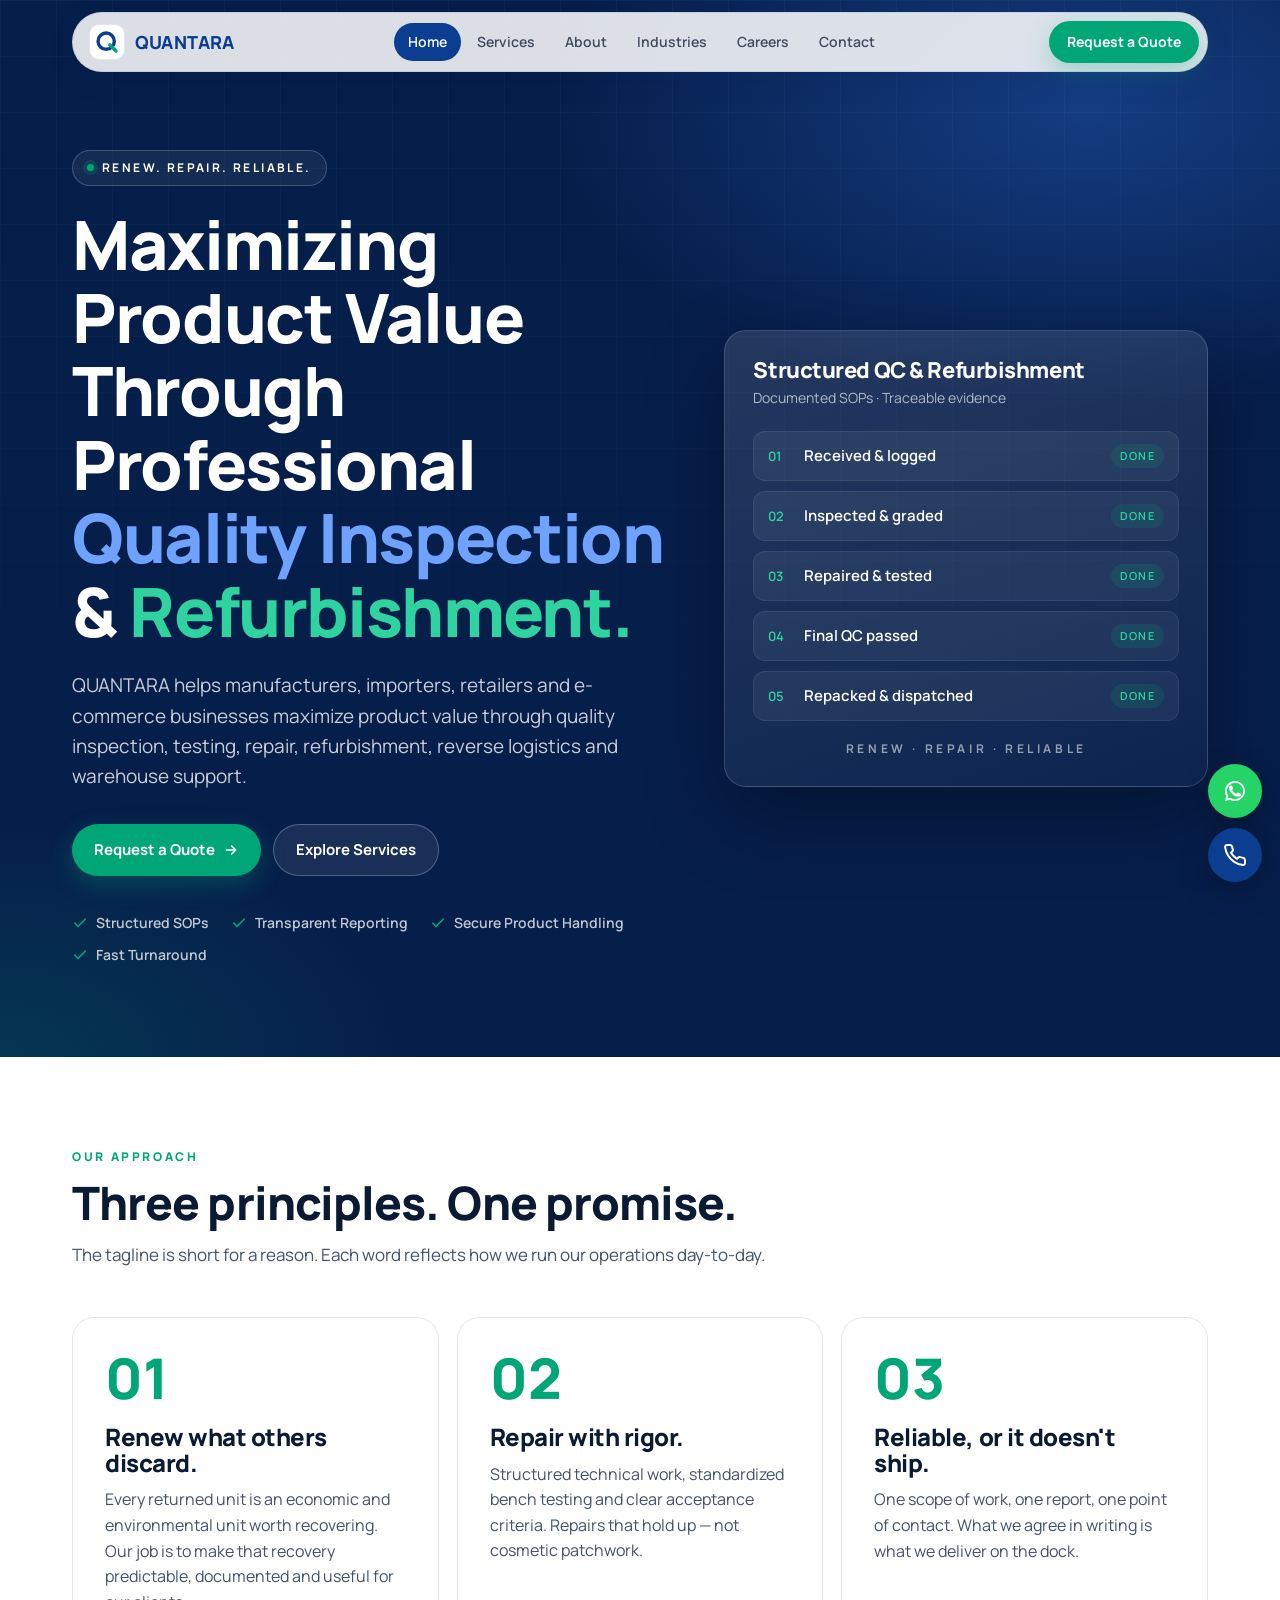
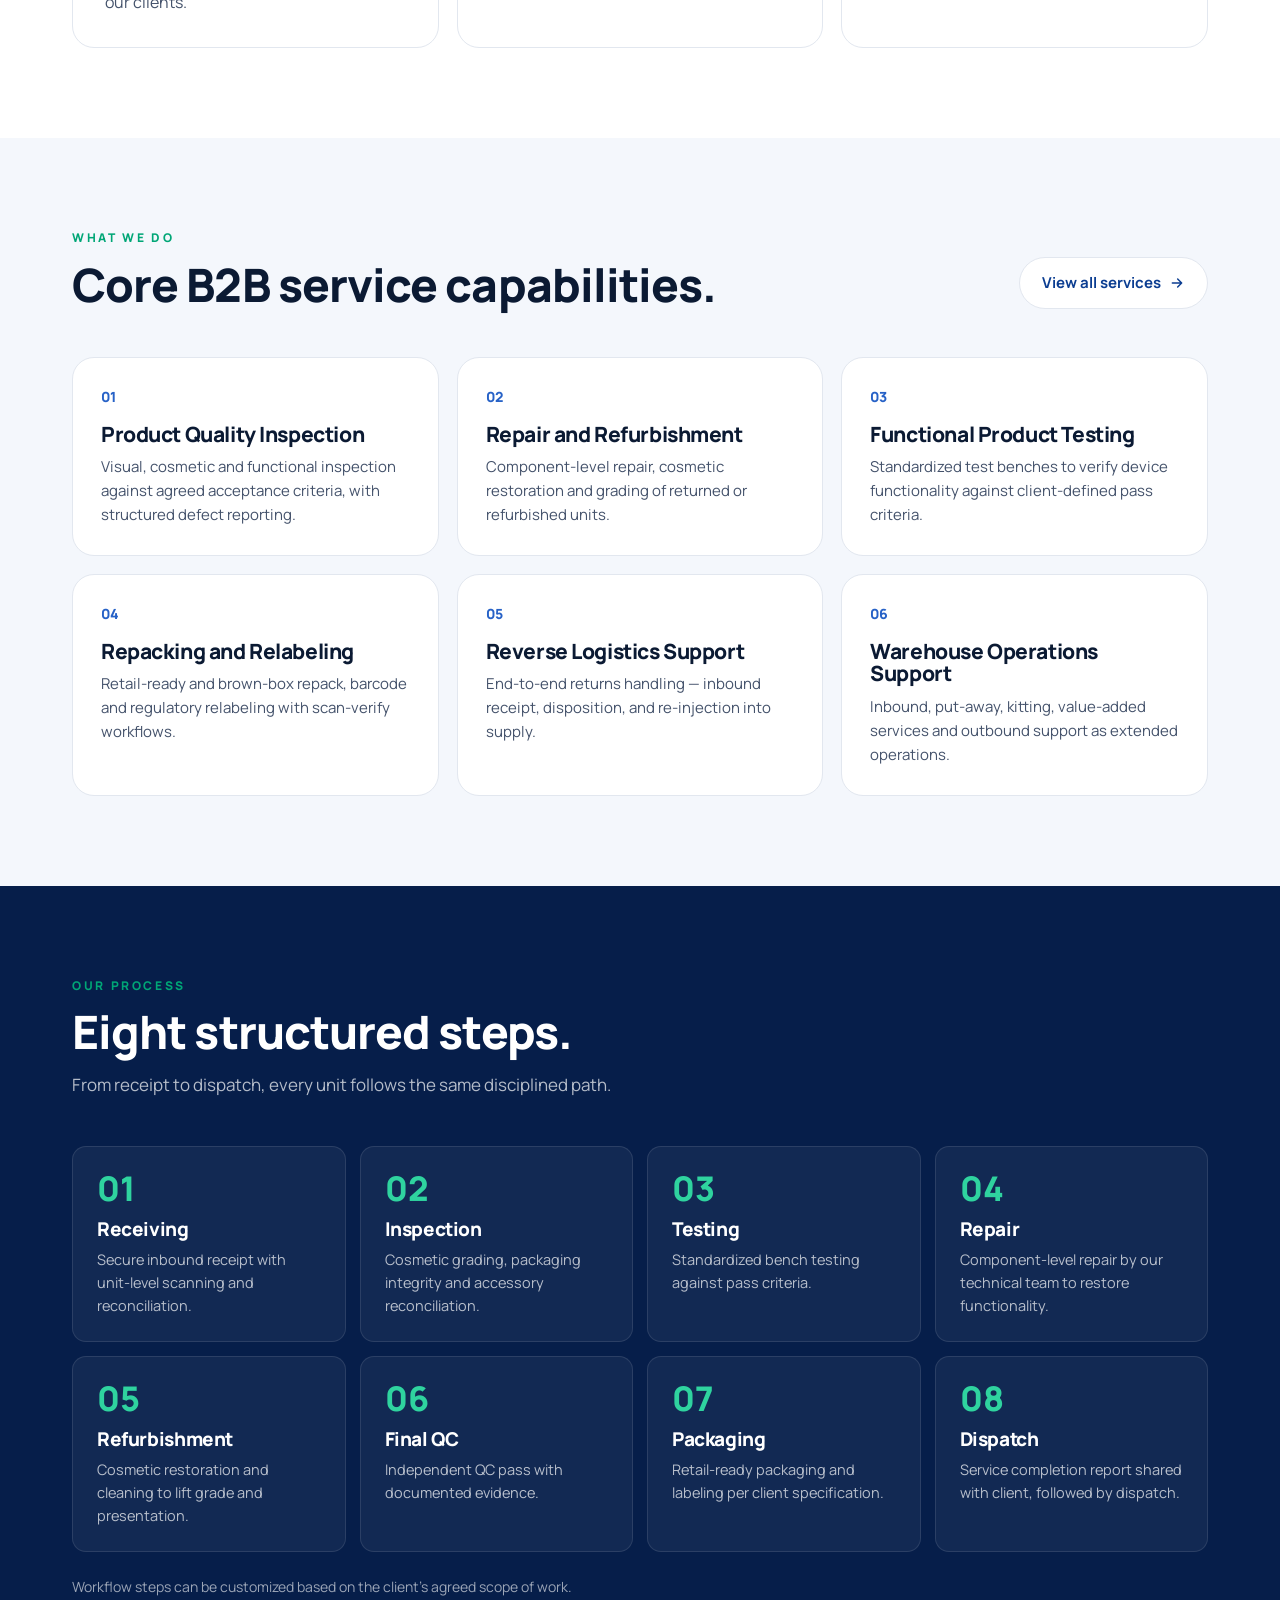
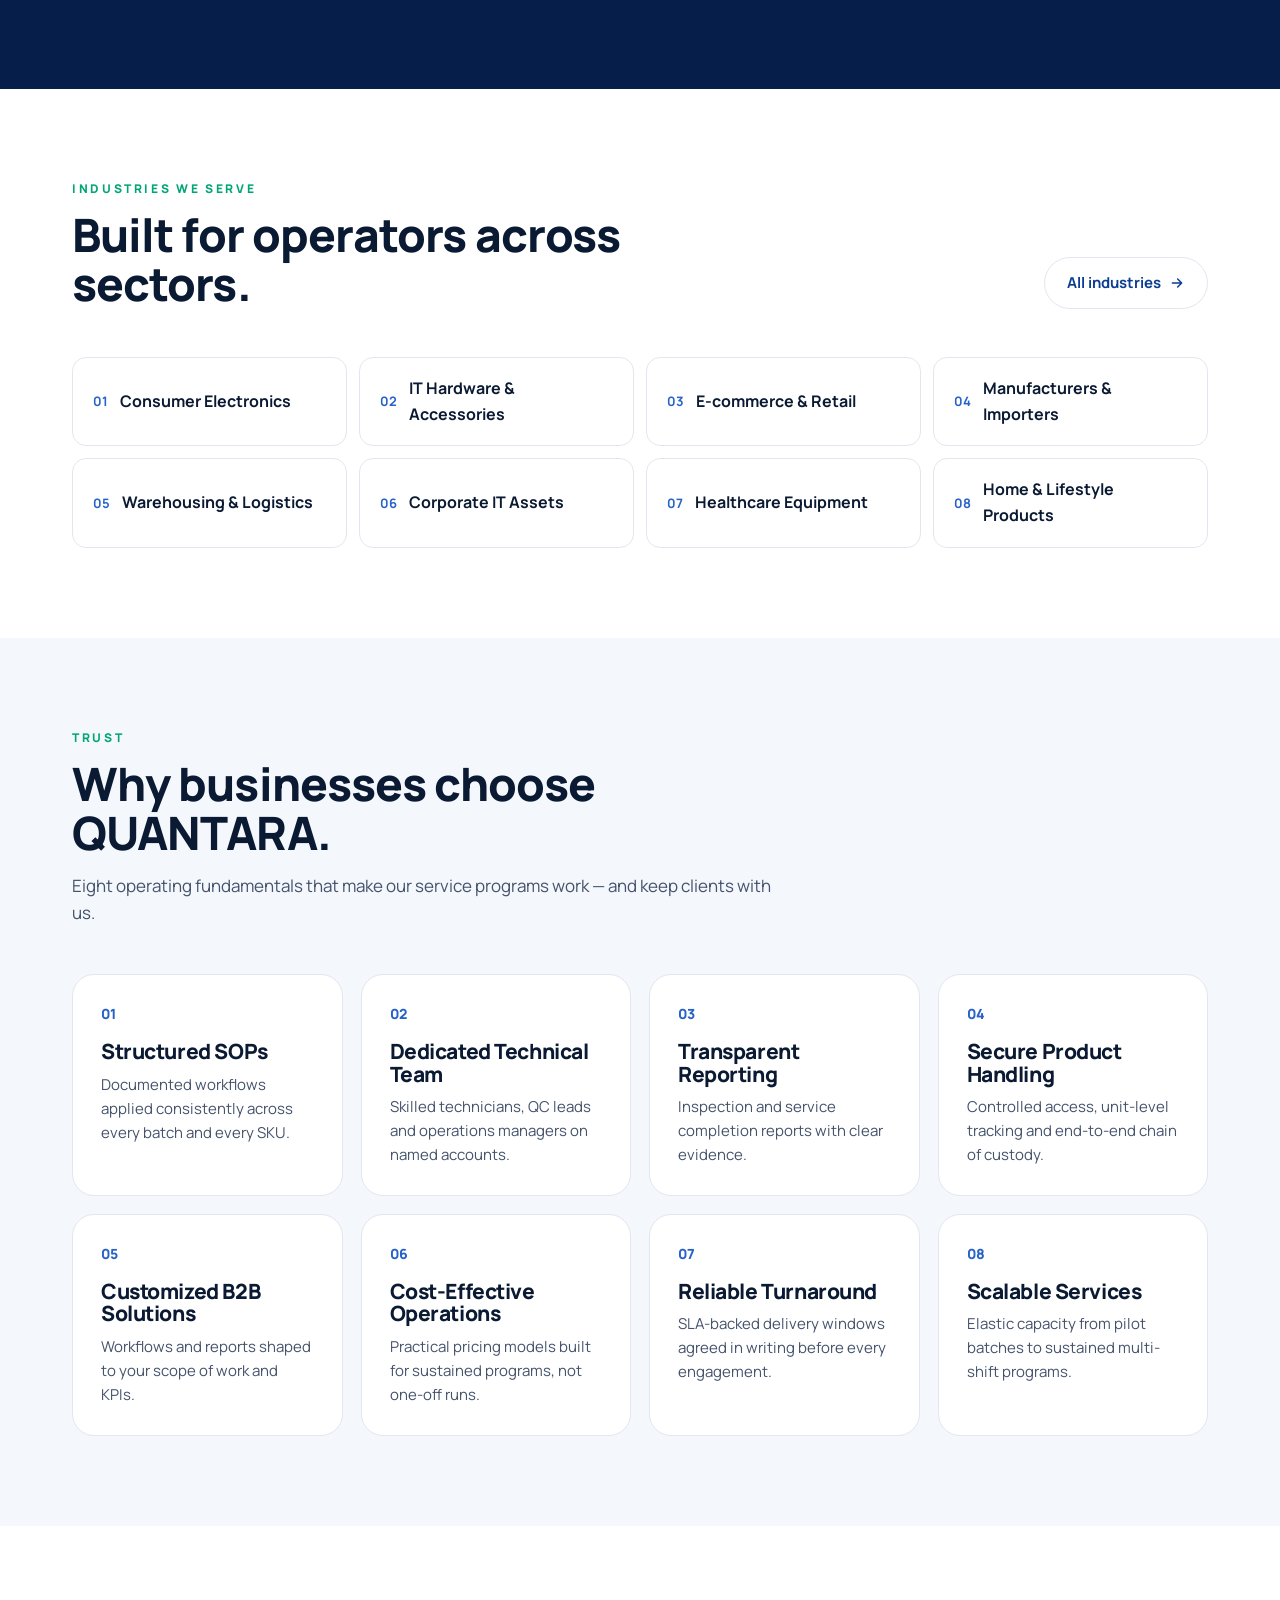
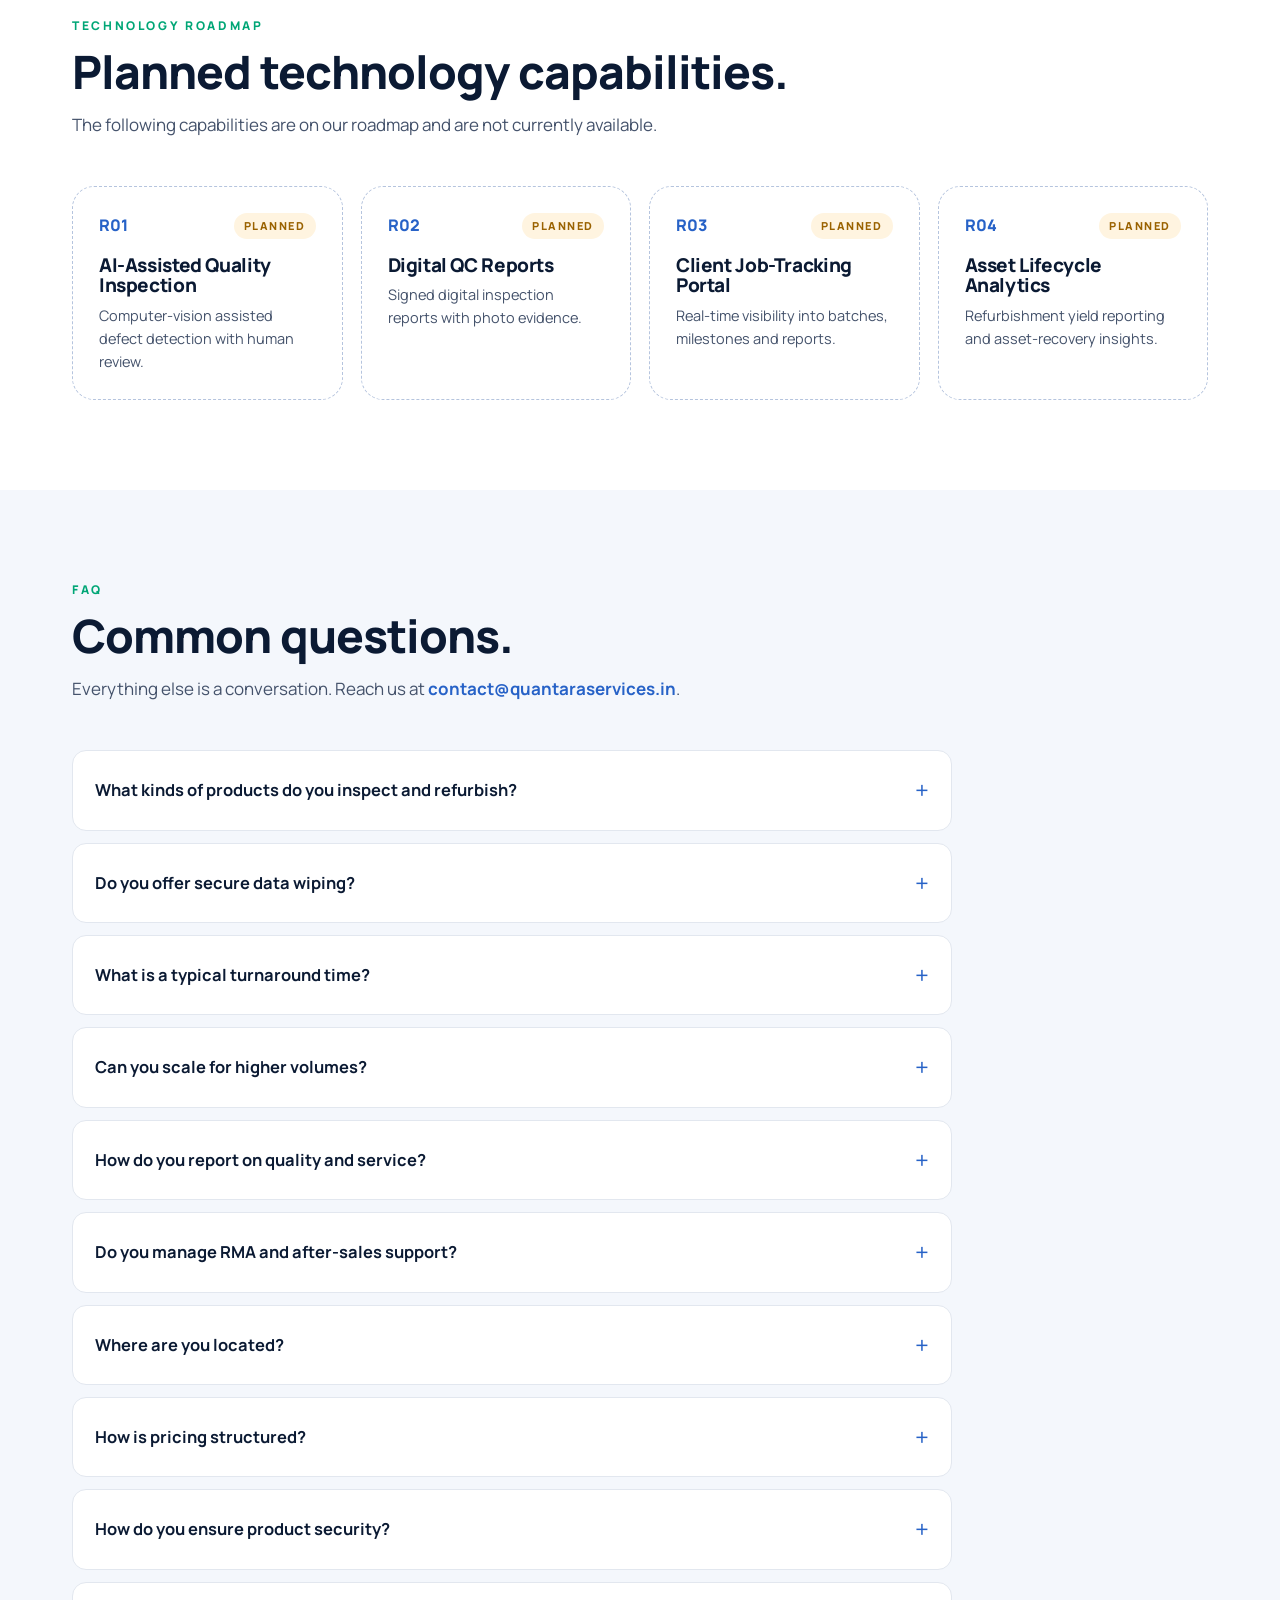
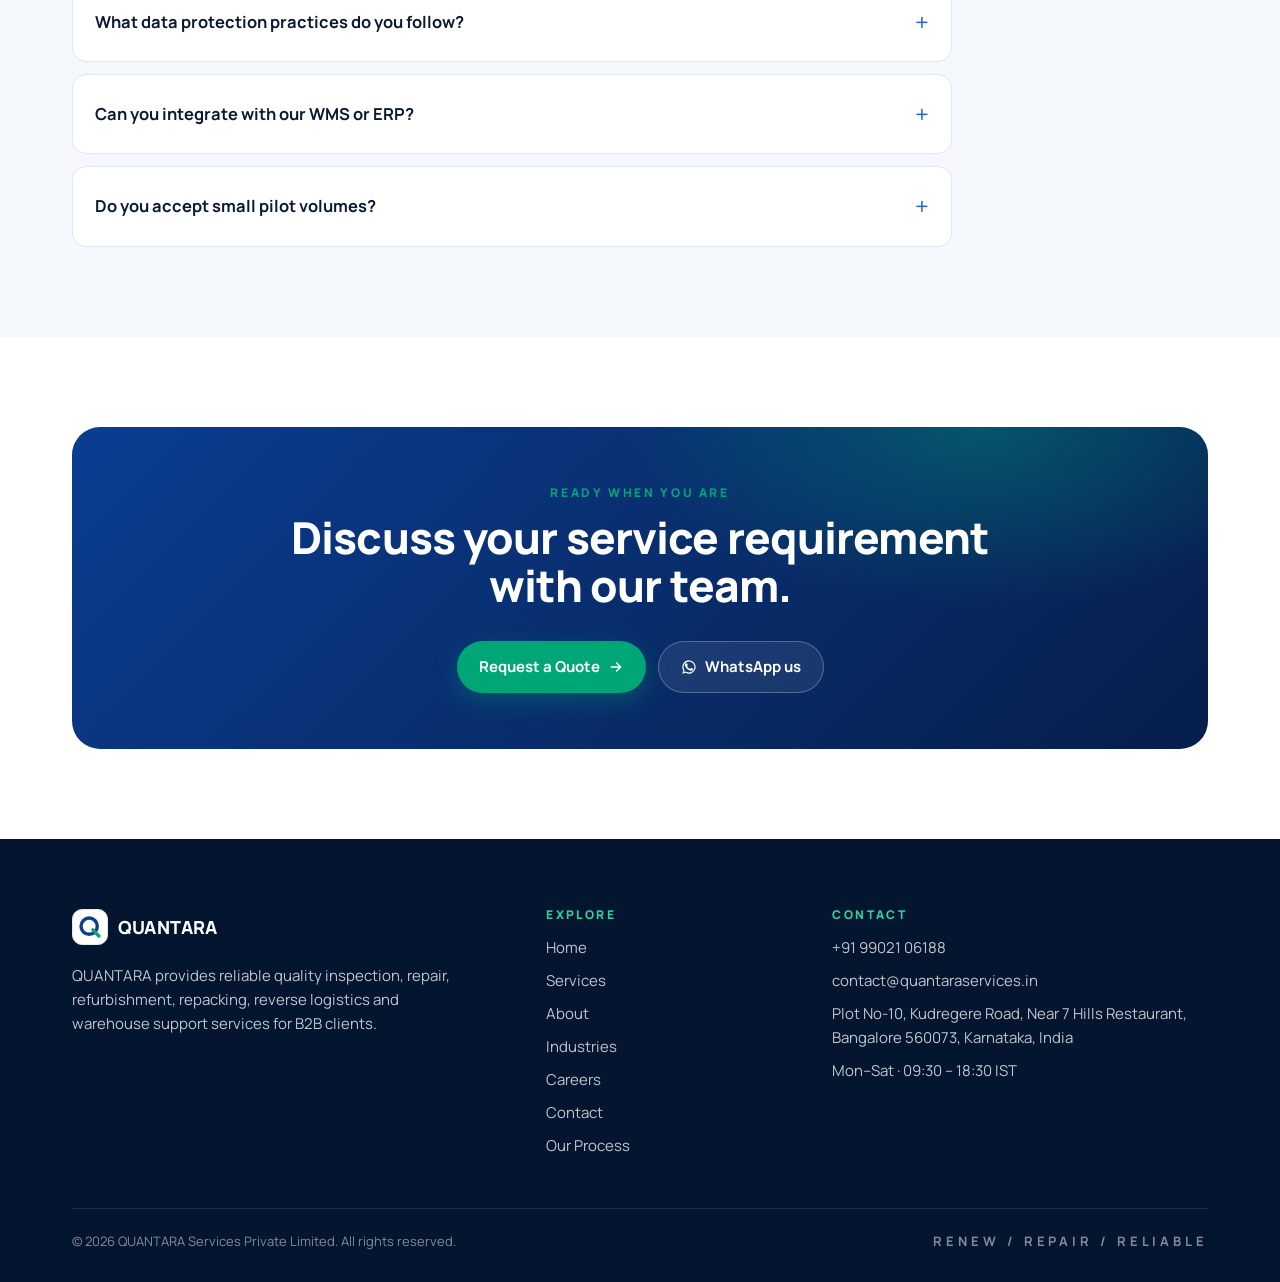
==== index.html @ 2360f97e "New static QUANTARA website Co-Authored-By: Claude Opus 5.5 <noreply@anthropic.com> Claude-Session: " ====
<!doctype html>
<html lang="en">
<head>
<meta charset="utf-8">
<meta name="viewport" content="width=device-width, initial-scale=1">
<title>QUANTARA Services | QC, Repair &amp; Refurbishment Solutions, Bengaluru</title>
<meta name="description" content="Quality inspection, testing, repair, refurbishment, repacking, reverse logistics and warehouse support for B2B clients in Bengaluru.">
<link rel="canonical" href="https://quantaraservices.in/">
<meta property="og:title" content="QUANTARA Services | QC, Repair &amp; Refurbishment Solutions, Bengaluru">
<meta property="og:description" content="Quality inspection, testing, repair, refurbishment, repacking, reverse logistics and warehouse support for B2B clients in Bengaluru.">
<meta property="og:type" content="website">
<meta property="og:url" content="https://quantaraservices.in/">
<meta name="theme-color" content="#061e4a">
<link rel="icon" href="assets/favicon.svg" type="image/svg+xml">
<link rel="preconnect" href="https://fonts.googleapis.com">
<link rel="preconnect" href="https://fonts.gstatic.com" crossorigin>
<link href="https://fonts.googleapis.com/css2?family=Manrope:wght@400;500;600;700;800&display=swap" rel="stylesheet">
<link href="https://api.fontshare.com/v2/css?f[]=cabinet-grotesk@700,800&display=swap" rel="stylesheet">
<link rel="stylesheet" href="assets/style.css">
</head>
<body>
<header class="site-header">
  <div class="container">
    <div class="nav">
      <a class="brand" href="index.html" aria-label="QUANTARA home"><span class="brand-mark"><svg viewBox="0 0 32 32" aria-hidden="true"><circle cx="15" cy="15" r="10" fill="none" stroke="#0b3d91" stroke-width="4.2"/><path d="M19.5 19.5 L27 27" stroke="#00a676" stroke-width="4.2" stroke-linecap="round"/></svg></span>QUANTARA</a>
      <nav class="nav-links" aria-label="Main"><a href="index.html" class="active" aria-current="page">Home</a><a href="services.html">Services</a><a href="about.html">About</a><a href="industries.html">Industries</a><a href="careers.html">Careers</a><a href="contact.html">Contact</a></nav>
      <a class="btn btn-green btn-sm nav-cta" href="contact.html">Request a Quote</a>
      <button class="menu-btn" aria-label="Open menu" aria-expanded="false"><svg viewBox="0 0 24 24" fill="none" stroke="currentColor" stroke-width="2.2" stroke-linecap="round"><path d="M4 7h16M4 12h16M4 17h16"/></svg></button>
    </div>
    <nav class="mobile-menu" aria-label="Mobile"><a href="index.html" class="active" aria-current="page">Home</a><a href="services.html">Services</a><a href="about.html">About</a><a href="industries.html">Industries</a><a href="careers.html">Careers</a><a href="contact.html">Contact</a><a href="contact.html" class="btn btn-green" style="justify-content:center;margin-top:6px;color:#fff">Request a Quote</a></nav>
  </div>
</header>
<main>

<section class="hero"><div class="container"><div class="hero-grid">
<div>
<span class="pill"><span class="dot"></span>Renew. Repair. Reliable.</span>
<h1>Maximizing Product Value Through Professional <span class="blue">Quality Inspection</span> &amp; <span class="green">Refurbishment.</span></h1>
<p class="hero-lead">QUANTARA helps manufacturers, importers, retailers and e-commerce businesses maximize product value through quality inspection, testing, repair, refurbishment, reverse logistics and warehouse support.</p>
<div class="hero-actions"><a class="btn btn-green" href="contact.html">Request a Quote <svg viewBox="0 0 24 24" fill="none" stroke="currentColor" stroke-width="2.2" stroke-linecap="round" stroke-linejoin="round"><path d="M5 12h14M13 6l6 6-6 6"/></svg></a><a class="btn btn-ghost" href="services.html">Explore Services</a></div>
<div class="hero-chips"><span><svg viewBox="0 0 24 24" fill="none" stroke="currentColor" stroke-width="2.4" stroke-linecap="round" stroke-linejoin="round"><path d="M20 6 9 17l-5-5"/></svg>Structured SOPs</span><span><svg viewBox="0 0 24 24" fill="none" stroke="currentColor" stroke-width="2.4" stroke-linecap="round" stroke-linejoin="round"><path d="M20 6 9 17l-5-5"/></svg>Transparent Reporting</span><span><svg viewBox="0 0 24 24" fill="none" stroke="currentColor" stroke-width="2.4" stroke-linecap="round" stroke-linejoin="round"><path d="M20 6 9 17l-5-5"/></svg>Secure Product Handling</span><span><svg viewBox="0 0 24 24" fill="none" stroke="currentColor" stroke-width="2.4" stroke-linecap="round" stroke-linejoin="round"><path d="M20 6 9 17l-5-5"/></svg>Fast Turnaround</span></div>
</div>
<div class="hero-card reveal"><h3>Structured QC &amp; Refurbishment</h3><p class="sub">Documented SOPs · Traceable evidence</p><div class="flow"><div class="flow-row"><span class="n">01</span>Received & logged<span class="ok">Done</span></div><div class="flow-row"><span class="n">02</span>Inspected & graded<span class="ok">Done</span></div><div class="flow-row"><span class="n">03</span>Repaired & tested<span class="ok">Done</span></div><div class="flow-row"><span class="n">04</span>Final QC passed<span class="ok">Done</span></div><div class="flow-row"><span class="n">05</span>Repacked & dispatched<span class="ok">Done</span></div></div><p class="tag">RENEW · REPAIR · RELIABLE</p></div>
</div></div></section>

<section class="section"><div class="container">
<div class="section-head"><div class="eyebrow">Our approach</div><h2>Three principles. One promise.</h2><p>The tagline is short for a reason. Each word reflects how we run our operations day-to-day.</p></div>
<div class="grid grid-3">
<div class="principle reveal"><div class="big">01</div><h3>Renew what others discard.</h3><p>Every returned unit is an economic and environmental unit worth recovering. Our job is to make that recovery predictable, documented and useful for our clients.</p></div>
<div class="principle reveal"><div class="big">02</div><h3>Repair with rigor.</h3><p>Structured technical work, standardized bench testing and clear acceptance criteria. Repairs that hold up — not cosmetic patchwork.</p></div>
<div class="principle reveal"><div class="big">03</div><h3>Reliable, or it doesn't ship.</h3><p>One scope of work, one report, one point of contact. What we agree in writing is what we deliver on the dock.</p></div>
</div></div></section>

<section class="section soft"><div class="container">
<div class="head-row"><div class="section-head"><div class="eyebrow">What we do</div><h2>Core B2B service capabilities.</h2></div><a class="btn btn-outline" href="services.html">View all services <svg viewBox="0 0 24 24" fill="none" stroke="currentColor" stroke-width="2.2" stroke-linecap="round" stroke-linejoin="round"><path d="M5 12h14M13 6l6 6-6 6"/></svg></a></div>
<div class="grid grid-3"><div class="card reveal"><div class="num">01</div><h3>Product Quality Inspection</h3><p>Visual, cosmetic and functional inspection against agreed acceptance criteria, with structured defect reporting.</p></div><div class="card reveal"><div class="num">02</div><h3>Repair and Refurbishment</h3><p>Component-level repair, cosmetic restoration and grading of returned or refurbished units.</p></div><div class="card reveal"><div class="num">03</div><h3>Functional Product Testing</h3><p>Standardized test benches to verify device functionality against client-defined pass criteria.</p></div><div class="card reveal"><div class="num">04</div><h3>Repacking and Relabeling</h3><p>Retail-ready and brown-box repack, barcode and regulatory relabeling with scan-verify workflows.</p></div><div class="card reveal"><div class="num">05</div><h3>Reverse Logistics Support</h3><p>End-to-end returns handling — inbound receipt, disposition, and re-injection into supply.</p></div><div class="card reveal"><div class="num">06</div><h3>Warehouse Operations Support</h3><p>Inbound, put-away, kitting, value-added services and outbound support as extended operations.</p></div></div>
</div></section>

<section class="section dark" id="process"><div class="container">
<div class="section-head"><div class="eyebrow">Our process</div><h2>Eight structured steps.</h2><p>From receipt to dispatch, every unit follows the same disciplined path.</p></div>
<div class="steps"><div class="step reveal"><div class="n">01</div><h3>Receiving</h3><p>Secure inbound receipt with unit-level scanning and reconciliation.</p></div><div class="step reveal"><div class="n">02</div><h3>Inspection</h3><p>Cosmetic grading, packaging integrity and accessory reconciliation.</p></div><div class="step reveal"><div class="n">03</div><h3>Testing</h3><p>Standardized bench testing against pass criteria.</p></div><div class="step reveal"><div class="n">04</div><h3>Repair</h3><p>Component-level repair by our technical team to restore functionality.</p></div><div class="step reveal"><div class="n">05</div><h3>Refurbishment</h3><p>Cosmetic restoration and cleaning to lift grade and presentation.</p></div><div class="step reveal"><div class="n">06</div><h3>Final QC</h3><p>Independent QC pass with documented evidence.</p></div><div class="step reveal"><div class="n">07</div><h3>Packaging</h3><p>Retail-ready packaging and labeling per client specification.</p></div><div class="step reveal"><div class="n">08</div><h3>Dispatch</h3><p>Service completion report shared with client, followed by dispatch.</p></div></div>
<p class="note">Workflow steps can be customized based on the client's agreed scope of work.</p>
</div></section>

<section class="section"><div class="container">
<div class="head-row"><div class="section-head"><div class="eyebrow">Industries we serve</div><h2>Built for operators across sectors.</h2></div><a class="btn btn-outline" href="industries.html">All industries <svg viewBox="0 0 24 24" fill="none" stroke="currentColor" stroke-width="2.2" stroke-linecap="round" stroke-linejoin="round"><path d="M5 12h14M13 6l6 6-6 6"/></svg></a></div>
<div class="chips"><div class="chip reveal"><span class="n">01</span>Consumer Electronics</div><div class="chip reveal"><span class="n">02</span>IT Hardware &amp; Accessories</div><div class="chip reveal"><span class="n">03</span>E-commerce &amp; Retail</div><div class="chip reveal"><span class="n">04</span>Manufacturers &amp; Importers</div><div class="chip reveal"><span class="n">05</span>Warehousing &amp; Logistics</div><div class="chip reveal"><span class="n">06</span>Corporate IT Assets</div><div class="chip reveal"><span class="n">07</span>Healthcare Equipment</div><div class="chip reveal"><span class="n">08</span>Home &amp; Lifestyle Products</div></div>
</div></section>

<section class="section soft"><div class="container">
<div class="section-head"><div class="eyebrow">Trust</div><h2>Why businesses choose QUANTARA.</h2><p>Eight operating fundamentals that make our service programs work — and keep clients with us.</p></div>
<div class="grid grid-4"><div class="card reveal"><div class="num">01</div><h3>Structured SOPs</h3><p>Documented workflows applied consistently across every batch and every SKU.</p></div><div class="card reveal"><div class="num">02</div><h3>Dedicated Technical Team</h3><p>Skilled technicians, QC leads and operations managers on named accounts.</p></div><div class="card reveal"><div class="num">03</div><h3>Transparent Reporting</h3><p>Inspection and service completion reports with clear evidence.</p></div><div class="card reveal"><div class="num">04</div><h3>Secure Product Handling</h3><p>Controlled access, unit-level tracking and end-to-end chain of custody.</p></div><div class="card reveal"><div class="num">05</div><h3>Customized B2B Solutions</h3><p>Workflows and reports shaped to your scope of work and KPIs.</p></div><div class="card reveal"><div class="num">06</div><h3>Cost-Effective Operations</h3><p>Practical pricing models built for sustained programs, not one-off runs.</p></div><div class="card reveal"><div class="num">07</div><h3>Reliable Turnaround</h3><p>SLA-backed delivery windows agreed in writing before every engagement.</p></div><div class="card reveal"><div class="num">08</div><h3>Scalable Services</h3><p>Elastic capacity from pilot batches to sustained multi-shift programs.</p></div></div>
</div></section>

<section class="section"><div class="container">
<div class="section-head"><div class="eyebrow">Technology roadmap</div><h2>Planned technology capabilities.</h2><p>The following capabilities are on our roadmap and are not currently available.</p></div>
<div class="grid grid-4"><div class="road reveal"><div class="top"><span class="id">R01</span><span class="badge">PLANNED</span></div><h3>AI-Assisted Quality Inspection</h3><p>Computer-vision assisted defect detection with human review.</p></div><div class="road reveal"><div class="top"><span class="id">R02</span><span class="badge">PLANNED</span></div><h3>Digital QC Reports</h3><p>Signed digital inspection reports with photo evidence.</p></div><div class="road reveal"><div class="top"><span class="id">R03</span><span class="badge">PLANNED</span></div><h3>Client Job-Tracking Portal</h3><p>Real-time visibility into batches, milestones and reports.</p></div><div class="road reveal"><div class="top"><span class="id">R04</span><span class="badge">PLANNED</span></div><h3>Asset Lifecycle Analytics</h3><p>Refurbishment yield reporting and asset-recovery insights.</p></div></div>
</div></section>

<section class="section soft"><div class="container">
<div class="section-head"><div class="eyebrow">FAQ</div><h2>Common questions.</h2><p>Everything else is a conversation. Reach us at <a href="mailto:contact@quantaraservices.in" style="color:var(--blue-600);font-weight:700">contact@quantaraservices.in</a>.</p></div>
<div class="faq"><details><summary>What kinds of products do you inspect and refurbish?</summary><p>We support consumer electronics, IT hardware and accessories, storage devices, healthcare equipment and home &amp; lifestyle products. Workflows are tailored per SKU family and client scope.</p></details><details><summary>Do you offer secure data wiping?</summary><p>Yes. We sanitize storage media following recognized standards and provide per-device audit records as part of the service completion report.</p></details><details><summary>What is a typical turnaround time?</summary><p>Turnaround depends on the service scope, unit condition and volume. Every engagement includes an agreed SLA defined in the scope of work.</p></details><details><summary>Can you scale for higher volumes?</summary><p>Yes. Our capacity model supports ramp-ups through multi-shift operations, pre-agreed staffing and elastic workstations.</p></details><details><summary>How do you report on quality and service?</summary><p>Every batch is accompanied by a structured QC inspection or service completion report with defect summaries and evidence where applicable.</p></details><details><summary>Do you manage RMA and after-sales support?</summary><p>Yes. We handle RMA intake, warranty validation, disposition routing and closed-loop communication as an extension of the client&#x27;s after-sales team.</p></details><details><summary>Where are you located?</summary><p>Our operations centre is at Plot No-10, Kudregere Road, Near 7 Hills Restaurant, Bangalore 560073, Karnataka, India. Please contact us to arrange a site visit.</p></details><details><summary>How is pricing structured?</summary><p>Standard services are quoted per-unit; managed operations are quoted on a project or FTE basis. Every quote is transparent, with the scope of work agreed in writing.</p></details><details><summary>How do you ensure product security?</summary><p>Controlled physical access, unit-level tracking, dual custody for high-value SKUs and end-to-end chain of custody records.</p></details><details><summary>What data protection practices do you follow?</summary><p>Role-based access, secure transit and rest, and NDAs at both organisational and personnel level.</p></details><details><summary>Can you integrate with our WMS or ERP?</summary><p>Yes. We support common integration patterns including API, EDI and secure file transfers depending on the client environment.</p></details><details><summary>Do you accept small pilot volumes?</summary><p>Yes. Most engagements begin with a pilot batch to align on SOPs, acceptance criteria and reporting formats.</p></details></div>
</div></section>
<section class="section"><div class="container"><div class="cta reveal">
<div class="eyebrow">READY WHEN YOU ARE</div><h2>Discuss your service requirement with our team.</h2>
<div class="hero-actions"><a class="btn btn-green" href="contact.html">Request a Quote <svg viewBox="0 0 24 24" fill="none" stroke="currentColor" stroke-width="2.2" stroke-linecap="round" stroke-linejoin="round"><path d="M5 12h14M13 6l6 6-6 6"/></svg></a><a class="btn btn-ghost" href="https://wa.me/919902106188?text=Hello%20QUANTARA%20Team%2C%20I%20would%20like%20to%20discuss%20a%20service%20requirement%20for%20my%20company." target="_blank" rel="noopener"><svg viewBox="0 0 24 24" fill="currentColor"><path d="M17.5 14.4c-.3-.1-1.8-.9-2-1-.3-.1-.5-.1-.7.1-.2.3-.8 1-.9 1.2-.2.2-.3.2-.6.1-.3-.1-1.3-.5-2.4-1.5-.9-.8-1.5-1.8-1.7-2.1-.2-.3 0-.5.1-.6l.4-.5c.2-.2.2-.3.3-.5.1-.2 0-.4 0-.5l-.9-2.2c-.2-.6-.5-.5-.7-.5h-.6c-.2 0-.5.1-.8.4-.3.3-1 1-1 2.5s1.1 2.9 1.2 3.1c.1.2 2.1 3.2 5.1 4.5.7.3 1.3.5 1.7.6.7.2 1.4.2 1.9.1.6-.1 1.8-.7 2-1.4.3-.7.3-1.3.2-1.4-.1-.2-.3-.3-.6-.4zM12 2a10 10 0 0 0-8.6 15.1L2 22l5-1.3A10 10 0 1 0 12 2zm0 18.2c-1.5 0-3-.4-4.2-1.2l-.3-.2-3 .8.8-2.9-.2-.3A8.2 8.2 0 1 1 12 20.2z"/></svg> WhatsApp us</a></div>
</div></div></section>

</main>
<footer class="site-footer">
  <div class="container">
    <div class="footer-grid">
      <div>
        <a class="brand" href="index.html"><span class="brand-mark"><svg viewBox="0 0 32 32" aria-hidden="true"><circle cx="15" cy="15" r="10" fill="none" stroke="#0b3d91" stroke-width="4.2"/><path d="M19.5 19.5 L27 27" stroke="#00a676" stroke-width="4.2" stroke-linecap="round"/></svg></span>QUANTARA</a>
        <p class="about">QUANTARA provides reliable quality inspection, repair, refurbishment, repacking, reverse logistics and warehouse support services for B2B clients.</p>
      </div>
      <div>
        <h4>EXPLORE</h4>
        <ul><li><a href="index.html">Home</a></li><li><a href="services.html">Services</a></li><li><a href="about.html">About</a></li><li><a href="industries.html">Industries</a></li><li><a href="careers.html">Careers</a></li><li><a href="contact.html">Contact</a></li><li><a href="index.html#process">Our Process</a></li></ul>
      </div>
      <div>
        <h4>CONTACT</h4>
        <ul>
          <li><a href="tel:+919902106188">+91 99021 06188</a></li>
          <li><a href="mailto:contact@quantaraservices.in">contact@quantaraservices.in</a></li>
          <li>Plot No-10, Kudregere Road, Near 7 Hills Restaurant, Bangalore 560073, Karnataka, India</li>
          <li>Mon–Sat · 09:30 – 18:30 IST</li>
        </ul>
      </div>
    </div>
    <div class="footer-bottom">
      <span>© <span id="year">2026</span> QUANTARA Services Private Limited. All rights reserved.</span>
      <span class="tag">RENEW / REPAIR / RELIABLE</span>
    </div>
  </div>
</footer>
<div class="float">
  <a class="wa" href="https://wa.me/919902106188?text=Hello%20QUANTARA%20Team%2C%20I%20would%20like%20to%20discuss%20a%20service%20requirement%20for%20my%20company." target="_blank" rel="noopener" aria-label="Chat on WhatsApp"><svg viewBox="0 0 24 24" fill="currentColor"><path d="M17.5 14.4c-.3-.1-1.8-.9-2-1-.3-.1-.5-.1-.7.1-.2.3-.8 1-.9 1.2-.2.2-.3.2-.6.1-.3-.1-1.3-.5-2.4-1.5-.9-.8-1.5-1.8-1.7-2.1-.2-.3 0-.5.1-.6l.4-.5c.2-.2.2-.3.3-.5.1-.2 0-.4 0-.5l-.9-2.2c-.2-.6-.5-.5-.7-.5h-.6c-.2 0-.5.1-.8.4-.3.3-1 1-1 2.5s1.1 2.9 1.2 3.1c.1.2 2.1 3.2 5.1 4.5.7.3 1.3.5 1.7.6.7.2 1.4.2 1.9.1.6-.1 1.8-.7 2-1.4.3-.7.3-1.3.2-1.4-.1-.2-.3-.3-.6-.4zM12 2a10 10 0 0 0-8.6 15.1L2 22l5-1.3A10 10 0 1 0 12 2zm0 18.2c-1.5 0-3-.4-4.2-1.2l-.3-.2-3 .8.8-2.9-.2-.3A8.2 8.2 0 1 1 12 20.2z"/></svg></a>
  <a class="call" href="tel:+919902106188" aria-label="Call QUANTARA"><svg viewBox="0 0 24 24" fill="none" stroke="currentColor" stroke-width="2" stroke-linecap="round" stroke-linejoin="round"><path d="M22 16.9v3a2 2 0 0 1-2.2 2 19.8 19.8 0 0 1-8.6-3.1 19.5 19.5 0 0 1-6-6A19.8 19.8 0 0 1 2.1 4.2 2 2 0 0 1 4.1 2h3a2 2 0 0 1 2 1.7c.1.9.4 1.8.7 2.7a2 2 0 0 1-.5 2.1L8 9.8a16 16 0 0 0 6 6l1.3-1.3a2 2 0 0 1 2.1-.4c.9.3 1.8.6 2.7.7a2 2 0 0 1 1.7 2z"/></svg></a>
</div>
<script src="assets/site.js" defer></script>
</body>
</html>
---- assets/style.css ----
/* QUANTARA Services — site styles */
:root {
  --navy-950: #041530;
  --navy-900: #061e4a;
  --blue-900: #0b3d91;
  --blue-600: #2762c7;
  --green: #00a676;
  --green-soft: #e6f7f1;
  --ink: #0b1a33;
  --ink-2: #44526b;
  --ink-3: #6b778c;
  --line: #e2e7ef;
  --bg-soft: #f4f7fc;
  --white: #ffffff;
  --radius: 14px;
  --radius-lg: 22px;
  --display: "Cabinet Grotesk", "Manrope", system-ui, sans-serif;
  --body: "Manrope", system-ui, -apple-system, "Segoe UI", sans-serif;
  --max: 1200px;
}

*, *::before, *::after { box-sizing: border-box; }
html { scroll-behavior: smooth; }
body {
  margin: 0;
  font-family: var(--body);
  color: var(--ink);
  background: var(--white);
  line-height: 1.6;
  -webkit-font-smoothing: antialiased;
}
img { max-width: 100%; display: block; }
a { color: inherit; text-decoration: none; }
h1, h2, h3, h4 { font-family: var(--display); line-height: 1.08; margin: 0; letter-spacing: -0.02em; font-weight: 800; }
p { margin: 0; }

.container { width: 100%; max-width: var(--max); margin: 0 auto; padding: 0 20px; }
@media (min-width: 768px) { .container { padding: 0 32px; } }

/* ---------- Header ---------- */
.site-header { position: sticky; top: 0; z-index: 50; padding: 12px 0; }
.nav {
  display: flex; align-items: center; justify-content: space-between; gap: 16px;
  background: rgba(255, 255, 255, 0.86);
  backdrop-filter: blur(14px); -webkit-backdrop-filter: blur(14px);
  border: 1px solid rgba(11, 61, 145, 0.10);
  border-radius: 999px; padding: 8px 8px 8px 16px;
  box-shadow: 0 8px 30px rgba(6, 30, 74, 0.08);
}
.brand { display: inline-flex; align-items: center; gap: 10px; font-family: var(--display); font-weight: 800; font-size: 18px; color: var(--blue-900); letter-spacing: 0.01em; }
.brand-mark { width: 36px; height: 36px; border-radius: 10px; background: #fff; display: grid; place-items: center; border: 1px solid var(--line); }
.brand-mark svg { width: 26px; height: 26px; }
.nav-links { display: none; gap: 2px; align-items: center; }
.nav-links a { padding: 8px 14px; border-radius: 999px; font-size: 14px; font-weight: 600; color: rgba(11, 26, 51, 0.75); transition: background .2s, color .2s; }
.nav-links a:hover { background: var(--bg-soft); color: var(--ink); }
.nav-links a.active { background: var(--blue-900); color: #fff; }
.nav .nav-cta { display: none; }
.menu-btn {
  width: 42px; height: 42px; border-radius: 999px; border: 0; cursor: pointer;
  background: var(--blue-900); color: #fff; display: grid; place-items: center;
}
.menu-btn svg { width: 20px; height: 20px; }
.mobile-menu { display: none; margin-top: 8px; background: #fff; border: 1px solid var(--line); border-radius: var(--radius-lg); padding: 10px; box-shadow: 0 16px 40px rgba(6, 30, 74, 0.12); }
.mobile-menu.open { display: block; }
.mobile-menu a { display: block; padding: 12px 14px; border-radius: 10px; font-weight: 600; }
.mobile-menu a.active, .mobile-menu a:hover { background: var(--bg-soft); color: var(--blue-900); }
@media (min-width: 1024px) {
  .nav-links { display: flex; }
  .nav .nav-cta { display: inline-flex; }
  .menu-btn, .mobile-menu { display: none !important; }
}

/* ---------- Buttons ---------- */
.btn { display: inline-flex; align-items: center; gap: 8px; padding: 13px 22px; border-radius: 999px; font-weight: 700; font-size: 15px; transition: transform .15s, background .2s, box-shadow .2s; border: 0; cursor: pointer; font-family: var(--body); }
.btn:hover { transform: translateY(-1px); }
.btn-green { background: var(--green); color: #fff; box-shadow: 0 8px 24px rgba(0, 166, 118, 0.3); }
.btn-green:hover { background: #008f66; }
.btn-blue { background: var(--blue-900); color: #fff; }
.btn-blue:hover { background: var(--navy-900); }
.btn-ghost { background: rgba(255, 255, 255, 0.08); color: #fff; border: 1px solid rgba(255, 255, 255, 0.25); }
.btn-ghost:hover { background: rgba(255, 255, 255, 0.16); }
.btn-outline { background: #fff; color: var(--blue-900); border: 1px solid var(--line); }
.btn-sm { padding: 10px 18px; font-size: 14px; }
.btn svg { width: 16px; height: 16px; }

/* ---------- Hero ---------- */
.hero {
  position: relative; overflow: hidden; color: #fff;
  background:
    radial-gradient(900px 500px at 85% 10%, rgba(39, 98, 199, 0.45), transparent 60%),
    radial-gradient(700px 400px at 0% 100%, rgba(0, 166, 118, 0.18), transparent 60%),
    var(--navy-900);
  margin-top: -84px; padding: 150px 0 90px;
}
.hero::after {
  content: ""; position: absolute; inset: 0; pointer-events: none;
  background-image: linear-gradient(rgba(255,255,255,0.05) 1px, transparent 1px), linear-gradient(90deg, rgba(255,255,255,0.05) 1px, transparent 1px);
  background-size: 56px 56px;
  mask-image: linear-gradient(to bottom, rgba(0,0,0,0.6), transparent 85%);
  -webkit-mask-image: linear-gradient(to bottom, rgba(0,0,0,0.6), transparent 85%);
}
.hero .container { position: relative; z-index: 1; }
.hero-grid { display: grid; gap: 48px; align-items: center; }
@media (min-width: 960px) { .hero-grid { grid-template-columns: 1.25fr 1fr; } }
.pill {
  display: inline-flex; align-items: center; gap: 8px; padding: 7px 14px; border-radius: 999px;
  border: 1px solid rgba(255, 255, 255, 0.2); background: rgba(255, 255, 255, 0.06);
  font-size: 12px; font-weight: 700; letter-spacing: 0.2em; text-transform: uppercase;
}
.pill .dot { width: 7px; height: 7px; border-radius: 50%; background: var(--green); box-shadow: 0 0 0 4px rgba(0,166,118,0.2); }
.hero h1 { font-size: clamp(38px, 6vw, 68px); margin: 22px 0 22px; }
.hero h1 .blue { color: #6fa1ff; }
.hero h1 .green { color: #2fd39f; }
.hero-lead { font-size: clamp(16px, 1.6vw, 19px); color: rgba(255, 255, 255, 0.78); max-width: 600px; }
.hero-actions { display: flex; flex-wrap: wrap; gap: 12px; margin-top: 32px; }
.hero-chips { display: flex; flex-wrap: wrap; gap: 10px 22px; margin-top: 36px; color: rgba(255,255,255,0.75); font-size: 14px; font-weight: 600; }
.hero-chips span { display: inline-flex; align-items: center; gap: 8px; }
.hero-chips svg { width: 16px; height: 16px; color: var(--green); }

.hero-card {
  border-radius: var(--radius-lg); padding: 28px;
  background: linear-gradient(160deg, rgba(255,255,255,0.12), rgba(255,255,255,0.03));
  border: 1px solid rgba(255,255,255,0.16);
  box-shadow: 0 30px 80px rgba(0,0,0,0.3);
}
.hero-card h3 { font-size: 22px; }
.hero-card .sub { color: rgba(255,255,255,0.65); font-size: 14px; margin-top: 4px; }
.flow { margin-top: 22px; display: grid; gap: 10px; }
.flow-row { display: flex; align-items: center; gap: 12px; padding: 12px 14px; border-radius: 12px; background: rgba(255,255,255,0.06); border: 1px solid rgba(255,255,255,0.08); font-weight: 600; font-size: 15px; }
.flow-row .n { font-family: var(--display); font-size: 13px; color: #2fd39f; width: 24px; }
.flow-row .ok { margin-left: auto; font-size: 11px; letter-spacing: 0.12em; text-transform: uppercase; color: #2fd39f; background: rgba(0,166,118,0.15); padding: 3px 9px; border-radius: 999px; }
.hero-card .tag { margin-top: 18px; text-align: center; font-size: 12px; letter-spacing: 0.3em; color: rgba(255,255,255,0.55); font-weight: 700; }

/* Page hero (inner pages) */
.page-hero { color: #fff; background: radial-gradient(800px 400px at 90% 0%, rgba(39, 98, 199, 0.45), transparent 60%), var(--navy-900); margin-top: -84px; padding: 150px 0 80px; }
.page-hero h1 { font-size: clamp(38px, 6vw, 64px); margin-top: 18px; }
.page-hero h1 .green { color: #2fd39f; }
.page-hero p { margin-top: 20px; color: rgba(255, 255, 255, 0.78); max-width: 680px; font-size: 18px; }

/* ---------- Sections ---------- */
.section { padding: 90px 0; }
.section.soft { background: var(--bg-soft); }
.section.dark { background: var(--navy-900); color: #fff; }
.eyebrow { font-size: 12px; font-weight: 800; letter-spacing: 0.22em; text-transform: uppercase; color: var(--green); }
.section-head { max-width: 720px; margin-bottom: 48px; }
.section-head h2 { font-size: clamp(30px, 4vw, 46px); margin-top: 12px; }
.section-head p { margin-top: 14px; color: var(--ink-2); font-size: 17px; }
.section.dark .section-head p { color: rgba(255,255,255,0.7); }
.head-row { display: flex; flex-wrap: wrap; gap: 20px; justify-content: space-between; align-items: flex-end; margin-bottom: 48px; }
.head-row .section-head { margin-bottom: 0; }

.grid { display: grid; gap: 18px; }
@media (min-width: 640px) { .grid-2, .grid-3, .grid-4 { grid-template-columns: repeat(2, 1fr); } }
@media (min-width: 1024px) { .grid-3 { grid-template-columns: repeat(3, 1fr); } .grid-4 { grid-template-columns: repeat(4, 1fr); } }

.card { background: #fff; border: 1px solid var(--line); border-radius: var(--radius-lg); padding: 28px; transition: transform .2s, box-shadow .2s, border-color .2s; }
.card:hover { transform: translateY(-3px); box-shadow: 0 18px 40px rgba(6, 30, 74, 0.08); border-color: rgba(11, 61, 145, 0.2); }
.card .num { font-family: var(--display); font-weight: 800; font-size: 14px; color: var(--blue-600); }
.card h3 { font-size: 21px; margin-top: 14px; }
.card p { margin-top: 10px; color: var(--ink-2); font-size: 15px; }
.card .icon { width: 46px; height: 46px; border-radius: 12px; display: grid; place-items: center; background: var(--green-soft); color: var(--green); }
.card .icon svg { width: 22px; height: 22px; }
.card .icon + h3 { margin-top: 18px; }
.section.dark .card { background: rgba(255,255,255,0.04); border-color: rgba(255,255,255,0.1); }
.section.dark .card p { color: rgba(255,255,255,0.7); }
.section.dark .card .num { color: #2fd39f; }

/* Principles */
.principle { padding: 32px; border-radius: var(--radius-lg); background: #fff; border: 1px solid var(--line); }
.principle .big { font-family: var(--display); font-size: 56px; font-weight: 800; color: var(--green); line-height: 1; }
.principle h3 { font-size: 24px; margin-top: 18px; }
.principle p { margin-top: 12px; color: var(--ink-2); }

/* Process steps */
.steps { display: grid; gap: 14px; counter-reset: s; }
@media (min-width: 640px) { .steps { grid-template-columns: repeat(2, 1fr); } }
@media (min-width: 1024px) { .steps { grid-template-columns: repeat(4, 1fr); } }
.step { padding: 24px; border-radius: var(--radius); background: rgba(255,255,255,0.05); border: 1px solid rgba(255,255,255,0.1); position: relative; }
.step .n { font-family: var(--display); font-size: 34px; font-weight: 800; color: #2fd39f; line-height: 1; }
.step h3 { font-size: 19px; margin-top: 14px; }
.step p { margin-top: 8px; color: rgba(255,255,255,0.7); font-size: 14.5px; }
.note { margin-top: 24px; font-size: 14px; color: rgba(255,255,255,0.6); }

/* Industries */
.chips { display: grid; gap: 12px; }
@media (min-width: 640px) { .chips { grid-template-columns: repeat(2, 1fr); } }
@media (min-width: 1024px) { .chips { grid-template-columns: repeat(4, 1fr); } }
.chip { display: flex; align-items: center; gap: 12px; padding: 18px 20px; border-radius: var(--radius); background: #fff; border: 1px solid var(--line); font-weight: 700; }
.chip .n { font-family: var(--display); font-size: 13px; color: var(--blue-600); }

/* Roadmap */
.road { padding: 26px; border-radius: var(--radius-lg); border: 1px dashed rgba(11, 61, 145, 0.3); background: #fff; }
.road .top { display: flex; justify-content: space-between; align-items: center; }
.road .id { font-family: var(--display); font-weight: 800; color: var(--blue-600); }
.badge { font-size: 11px; font-weight: 800; letter-spacing: 0.14em; padding: 4px 10px; border-radius: 999px; background: #fff4e0; color: #9a6200; }
.road h3 { font-size: 19px; margin-top: 16px; }
.road p { margin-top: 8px; color: var(--ink-2); font-size: 14.5px; }

/* FAQ */
.faq { display: grid; gap: 12px; max-width: 880px; }
.faq details { border: 1px solid var(--line); border-radius: var(--radius); background: #fff; padding: 0 22px; }
.faq details[open] { border-color: rgba(11, 61, 145, 0.25); box-shadow: 0 10px 30px rgba(6, 30, 74, 0.06); }
.faq summary { list-style: none; cursor: pointer; padding: 20px 0; font-weight: 700; font-size: 16.5px; display: flex; justify-content: space-between; gap: 16px; align-items: center; }
.faq summary::-webkit-details-marker { display: none; }
.faq summary::after { content: "+"; font-size: 24px; font-weight: 400; color: var(--blue-600); transition: transform .2s; flex-shrink: 0; }
.faq details[open] summary::after { transform: rotate(45deg); }
.faq details p { padding: 0 0 20px; color: var(--ink-2); }

/* CTA band */
.cta {
  border-radius: 28px; padding: 56px 32px; text-align: center; color: #fff;
  background: radial-gradient(600px 300px at 80% 0%, rgba(0,166,118,0.35), transparent 60%), linear-gradient(135deg, var(--blue-900), var(--navy-900));
}
.cta h2 { font-size: clamp(28px, 4vw, 44px); max-width: 760px; margin: 12px auto 0; }
.cta .hero-actions { justify-content: center; }

/* About */
.two-col { display: grid; gap: 40px; align-items: start; }
@media (min-width: 960px) { .two-col { grid-template-columns: 1.1fr 0.9fr; } }
.lead-text p + p { margin-top: 18px; }
.lead-text p { font-size: 18px; color: var(--ink-2); }
.profile { border-radius: var(--radius-lg); padding: 30px; background: var(--navy-900); color: #fff; }
.profile h3 { font-size: 24px; }
.profile .tag { color: #2fd39f; font-weight: 700; margin-top: 6px; }
.profile ul { list-style: none; padding: 0; margin: 22px 0 0; display: grid; gap: 10px; }
.profile li { display: flex; gap: 12px; align-items: center; padding: 12px 14px; border-radius: 12px; background: rgba(255,255,255,0.06); font-weight: 600; }
.profile li span { font-family: var(--display); color: #2fd39f; font-size: 13px; }
.mv { display: grid; gap: 18px; }
@media (min-width: 768px) { .mv { grid-template-columns: 1fr 1fr; } }
.mv .card h3 { margin-top: 0; font-size: 26px; }
.mv .card p { font-size: 17px; }

/* Careers */
.roles { display: grid; gap: 12px; }
.role { display: flex; flex-wrap: wrap; align-items: center; gap: 12px 20px; padding: 20px 24px; border-radius: var(--radius); background: #fff; border: 1px solid var(--line); }
.role .id { font-family: var(--display); font-weight: 800; color: var(--blue-600); width: 36px; }
.role h3 { font-size: 18px; flex: 1 1 240px; }
.role .meta { color: var(--ink-3); font-size: 14px; font-weight: 600; }
.role .btn { margin-left: auto; }

/* Contact */
.contact-grid { display: grid; gap: 28px; align-items: start; }
@media (min-width: 960px) { .contact-grid { grid-template-columns: 0.85fr 1.15fr; } }
.channels { border-radius: var(--radius-lg); background: var(--navy-900); color: #fff; padding: 30px; }
.channels h3 { font-size: 22px; }
.channel { padding: 16px 0; border-bottom: 1px solid rgba(255,255,255,0.1); }
.channel:last-child { border-bottom: 0; padding-bottom: 0; }
.channel .k { font-size: 11px; font-weight: 800; letter-spacing: 0.2em; color: #2fd39f; }
.channel .v { margin-top: 4px; font-weight: 600; }
.channel a.v { display: inline-block; }
.channel a.v:hover { color: #6fa1ff; }
.response { margin-top: 22px; padding: 14px 16px; border-radius: 12px; background: rgba(0,166,118,0.14); font-size: 14px; }
.response b { color: #2fd39f; }

.form { border-radius: var(--radius-lg); background: #fff; border: 1px solid var(--line); padding: 30px; }
.form h3 { font-size: 24px; }
.form .sub { color: var(--ink-2); margin-top: 6px; }
.fields { display: grid; gap: 16px; margin-top: 24px; }
@media (min-width: 640px) { .fields { grid-template-columns: 1fr 1fr; } .fields .full { grid-column: 1 / -1; } }
.field label { display: block; font-size: 12px; font-weight: 800; letter-spacing: 0.12em; text-transform: uppercase; color: var(--ink-2); margin-bottom: 6px; }
.field input, .field select, .field textarea {
  width: 100%; padding: 13px 14px; border-radius: 12px; border: 1px solid var(--line); font: inherit; font-size: 15px; color: var(--ink); background: var(--bg-soft);
  transition: border-color .2s, box-shadow .2s, background .2s;
}
.field input:focus, .field select:focus, .field textarea:focus { outline: none; border-color: var(--blue-600); background: #fff; box-shadow: 0 0 0 4px rgba(39, 98, 199, 0.12); }
.field textarea { min-height: 130px; resize: vertical; }
.form .btn { margin-top: 20px; }
.form-status { margin-top: 16px; padding: 14px 16px; border-radius: 12px; font-weight: 600; display: none; }
.form-status.ok { display: block; background: var(--green-soft); color: #00684a; }
.form-status.err { display: block; background: #fdecec; color: #a12a2a; }
.hp { position: absolute; left: -9999px; }

/* ---------- Footer ---------- */
.site-footer { background: var(--navy-950); color: rgba(255,255,255,0.75); padding: 70px 0 30px; }
.footer-grid { display: grid; gap: 36px; }
@media (min-width: 768px) { .footer-grid { grid-template-columns: 1.4fr 0.8fr 1.2fr; } }
.site-footer .brand { color: #fff; }
.site-footer .about { margin-top: 16px; max-width: 380px; font-size: 15px; }
.site-footer h4 { font-family: var(--body); font-size: 12px; letter-spacing: 0.2em; color: #2fd39f; font-weight: 800; margin-bottom: 14px; }
.site-footer ul { list-style: none; padding: 0; margin: 0; display: grid; gap: 9px; font-size: 15px; }
.site-footer a:hover { color: #fff; }
.footer-bottom { margin-top: 50px; padding-top: 22px; border-top: 1px solid rgba(255,255,255,0.1); display: flex; flex-wrap: wrap; gap: 12px; justify-content: space-between; font-size: 13px; color: rgba(255,255,255,0.5); }
.footer-bottom .tag { letter-spacing: 0.3em; font-weight: 700; }

/* Floating buttons */
.float { position: fixed; right: 18px; bottom: 18px; z-index: 60; display: grid; gap: 10px; }
.float a { width: 54px; height: 54px; border-radius: 50%; display: grid; place-items: center; color: #fff; box-shadow: 0 10px 30px rgba(0,0,0,0.25); transition: transform .15s; }
.float a:hover { transform: scale(1.06); }
.float .wa { background: #25d366; }
.float .call { background: var(--blue-900); }
.float svg { width: 24px; height: 24px; }

/* Reveal animation */
.reveal { opacity: 0; transform: translateY(16px); transition: opacity .6s ease, transform .6s ease; }
.reveal.in { opacity: 1; transform: none; }
@media (prefers-reduced-motion: reduce) { .reveal { opacity: 1; transform: none; transition: none; } html { scroll-behavior: auto; } }

.center { text-align: center; }
.mt-32 { margin-top: 32px; }
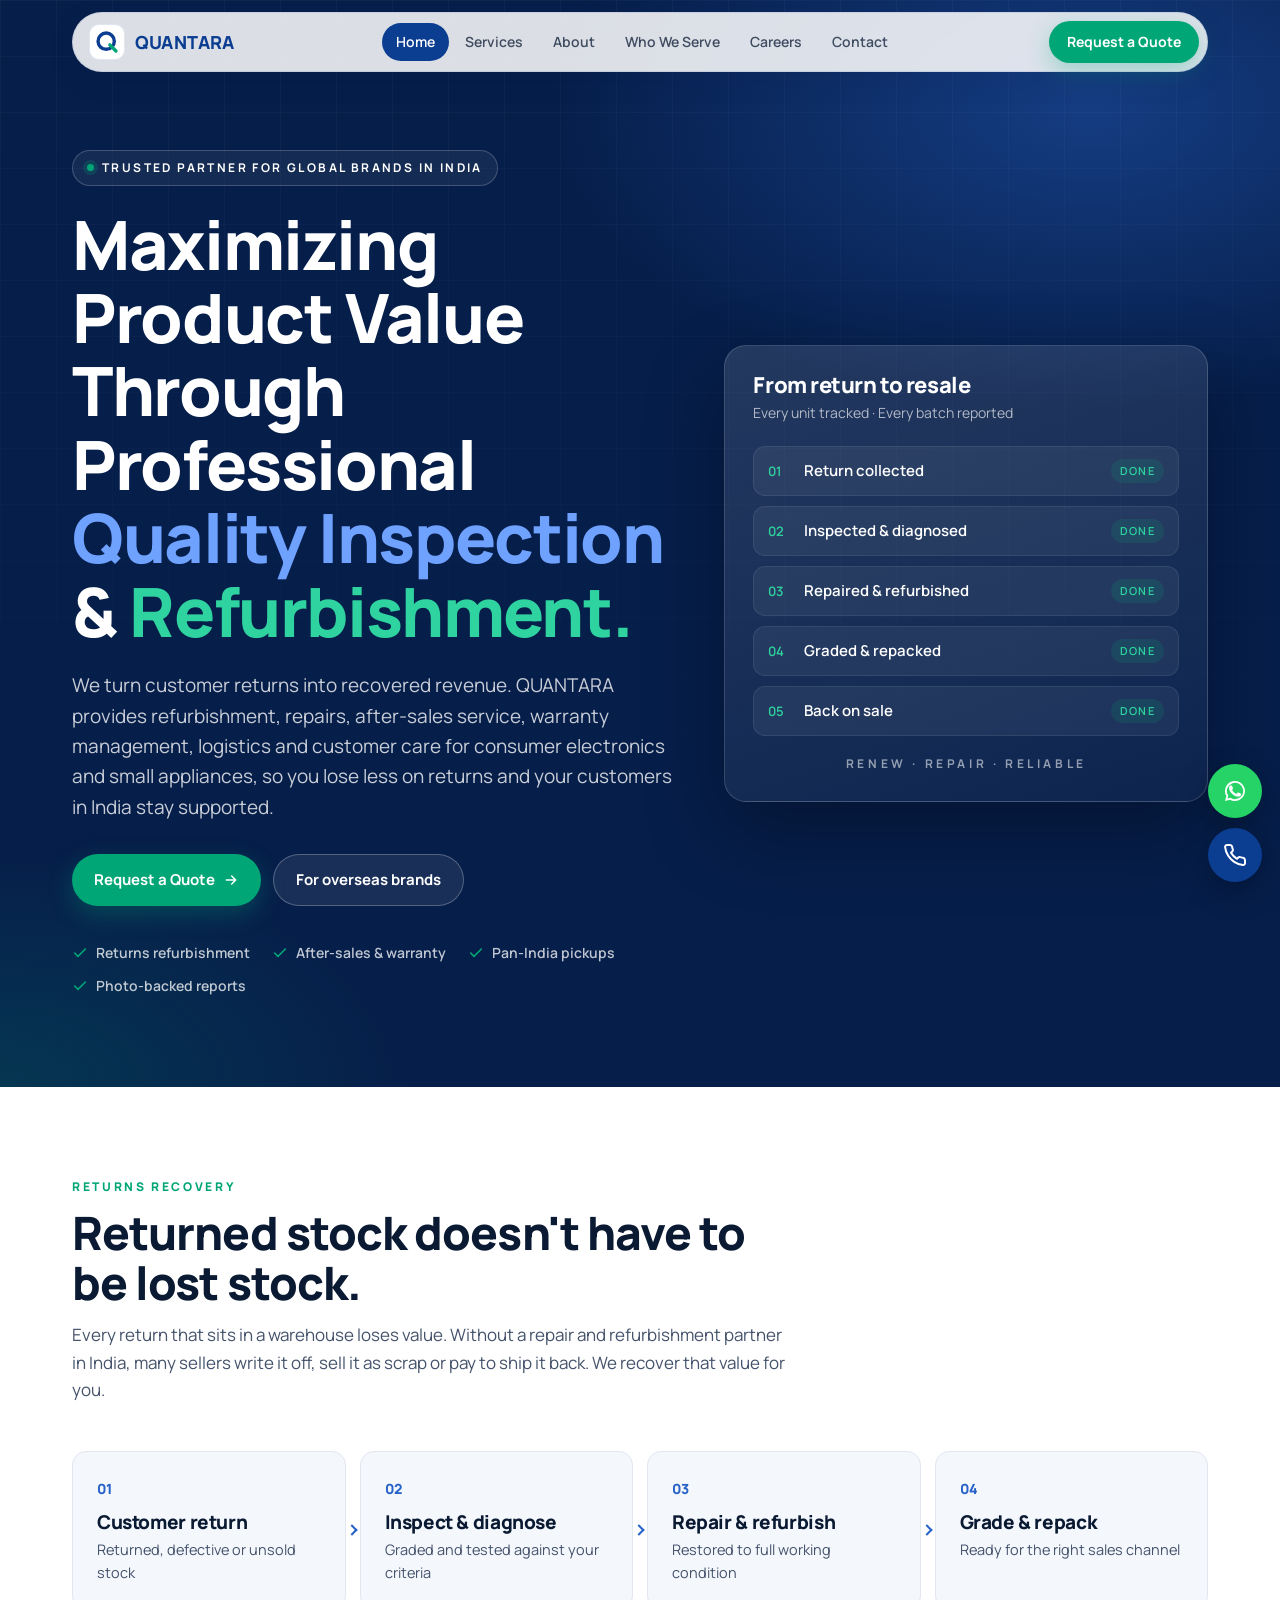
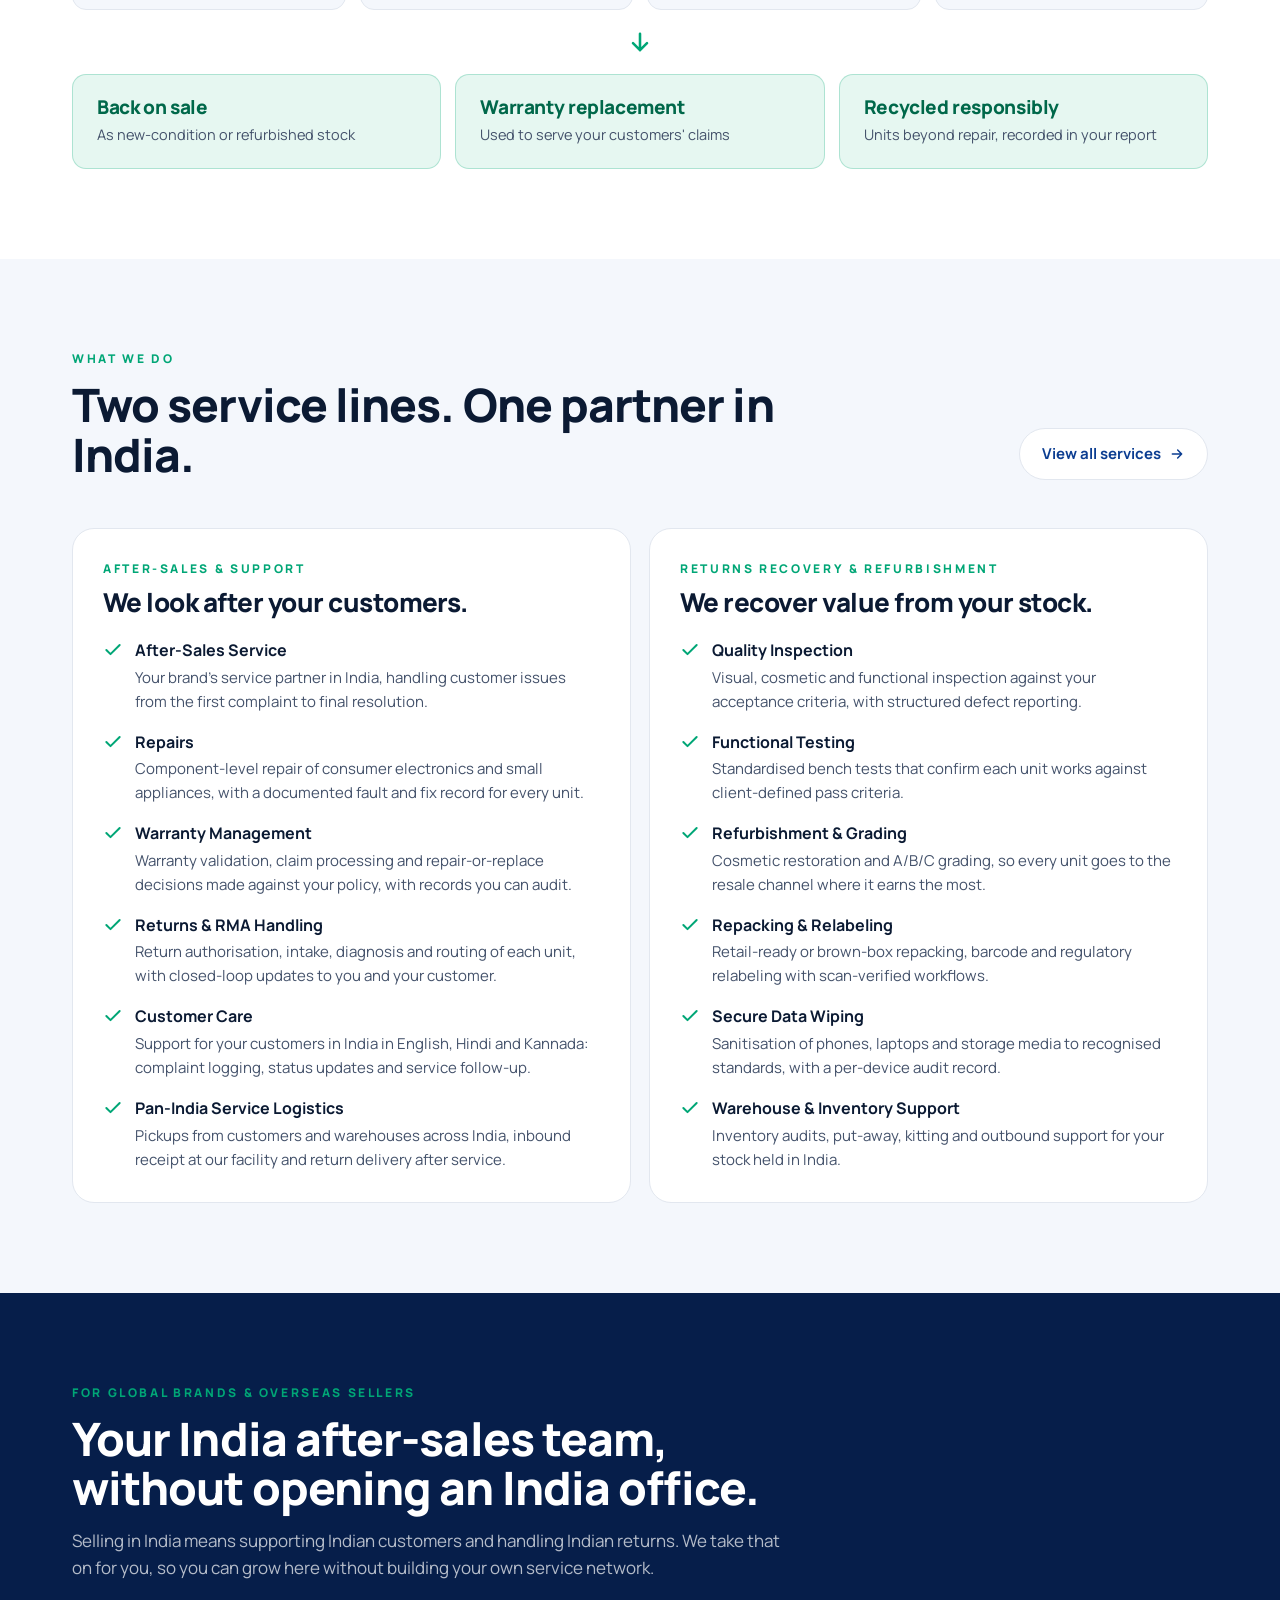
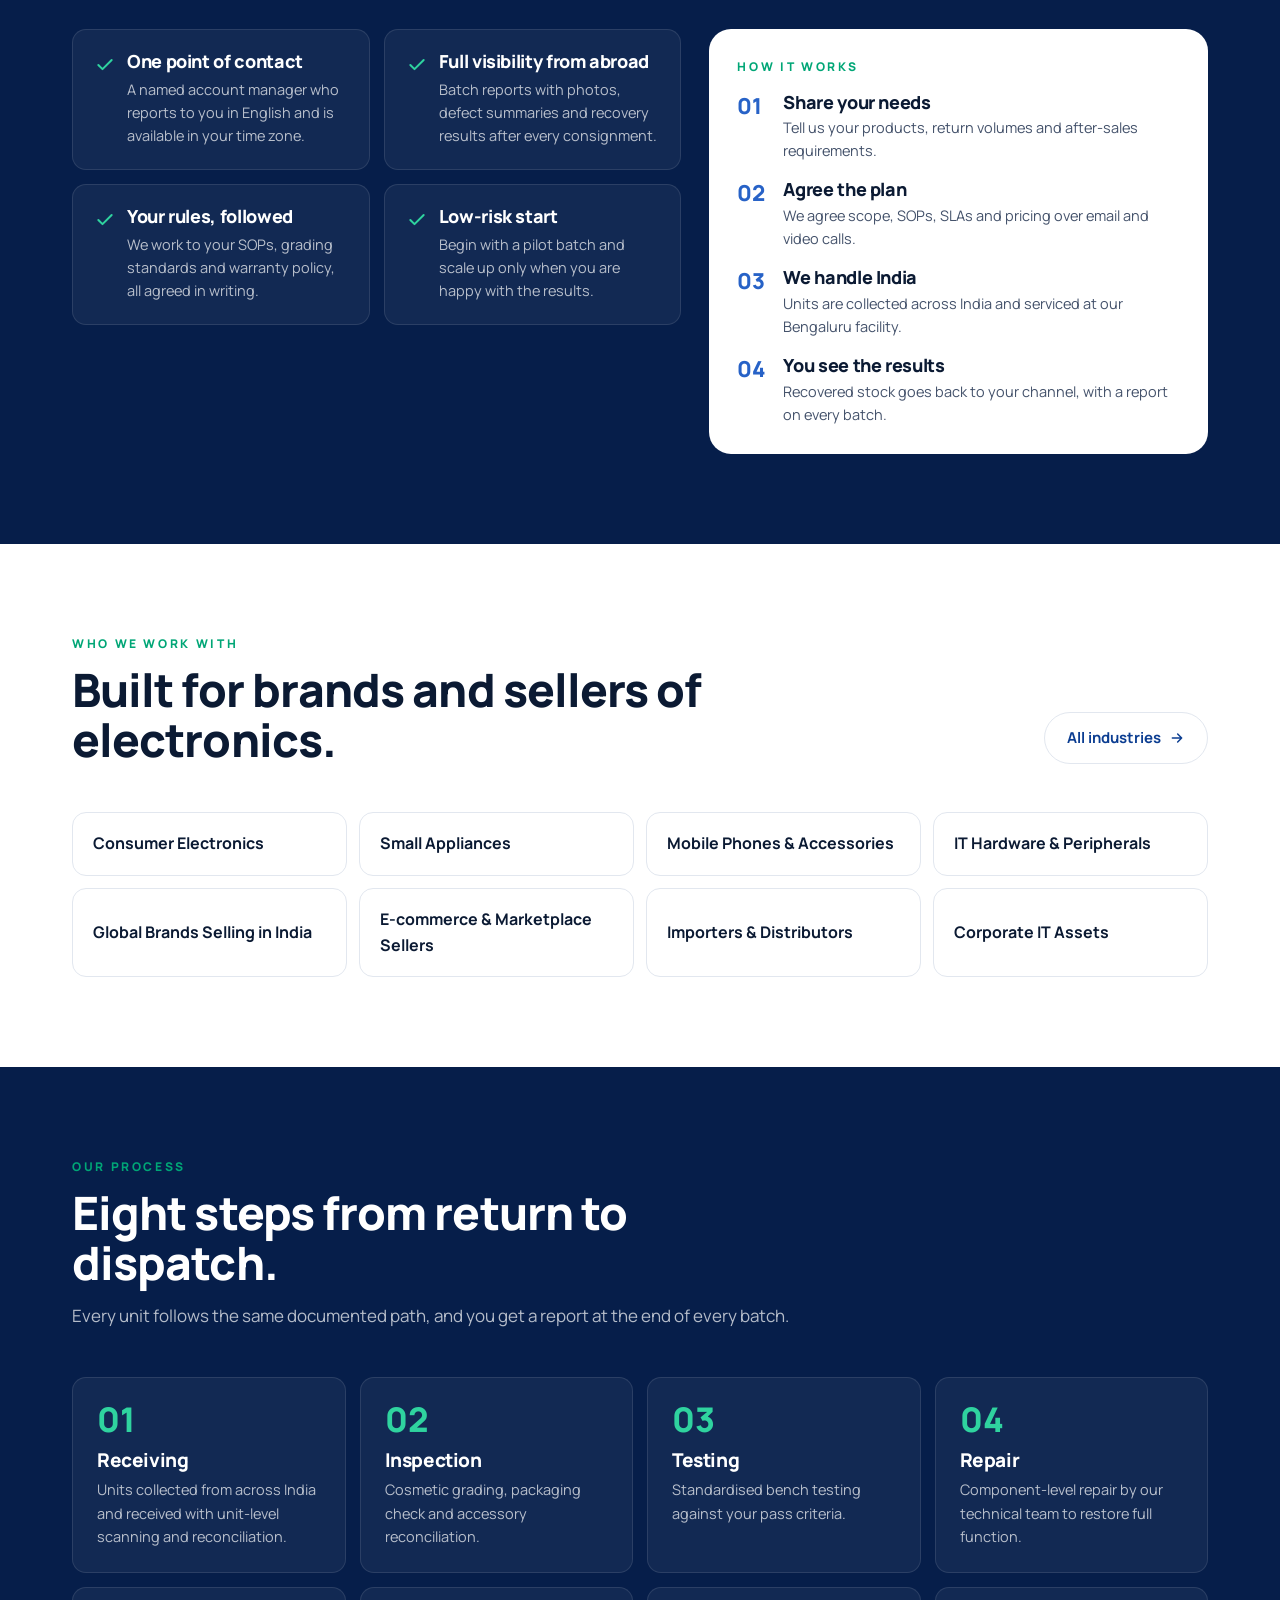
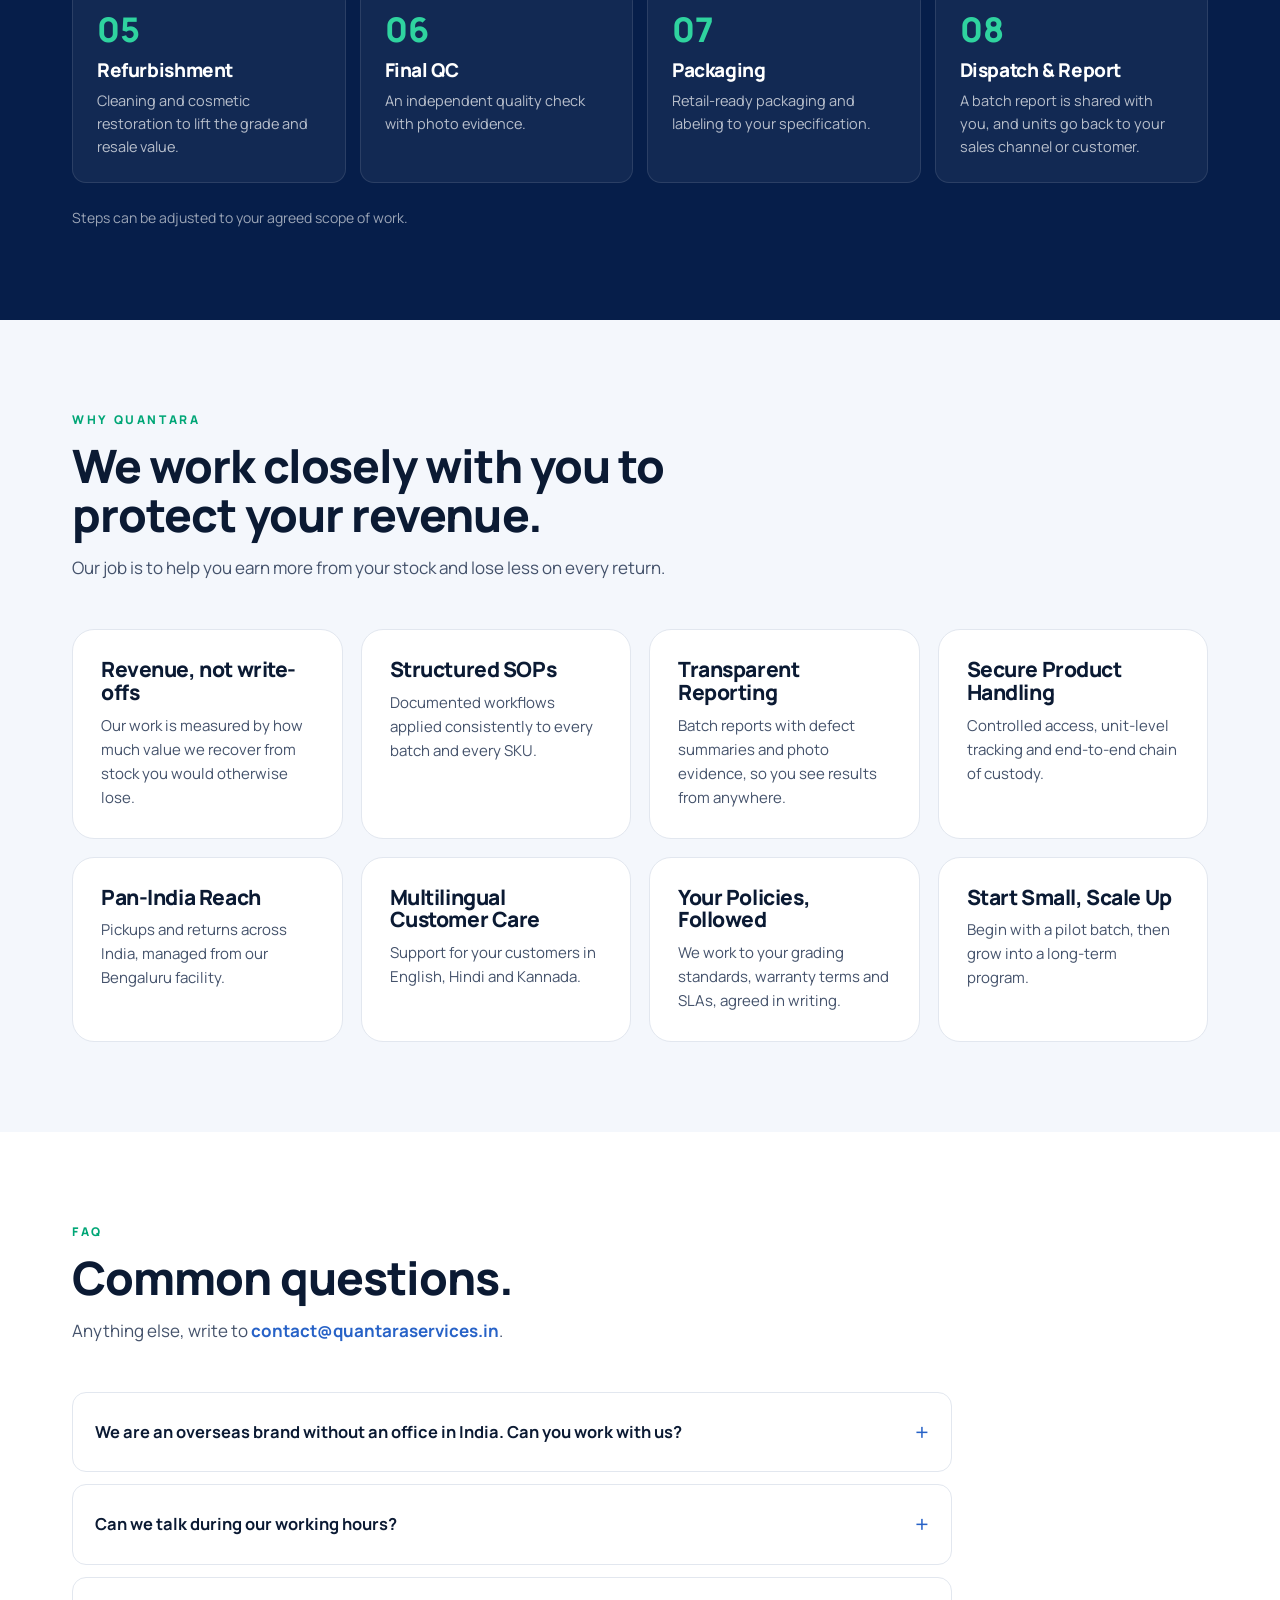
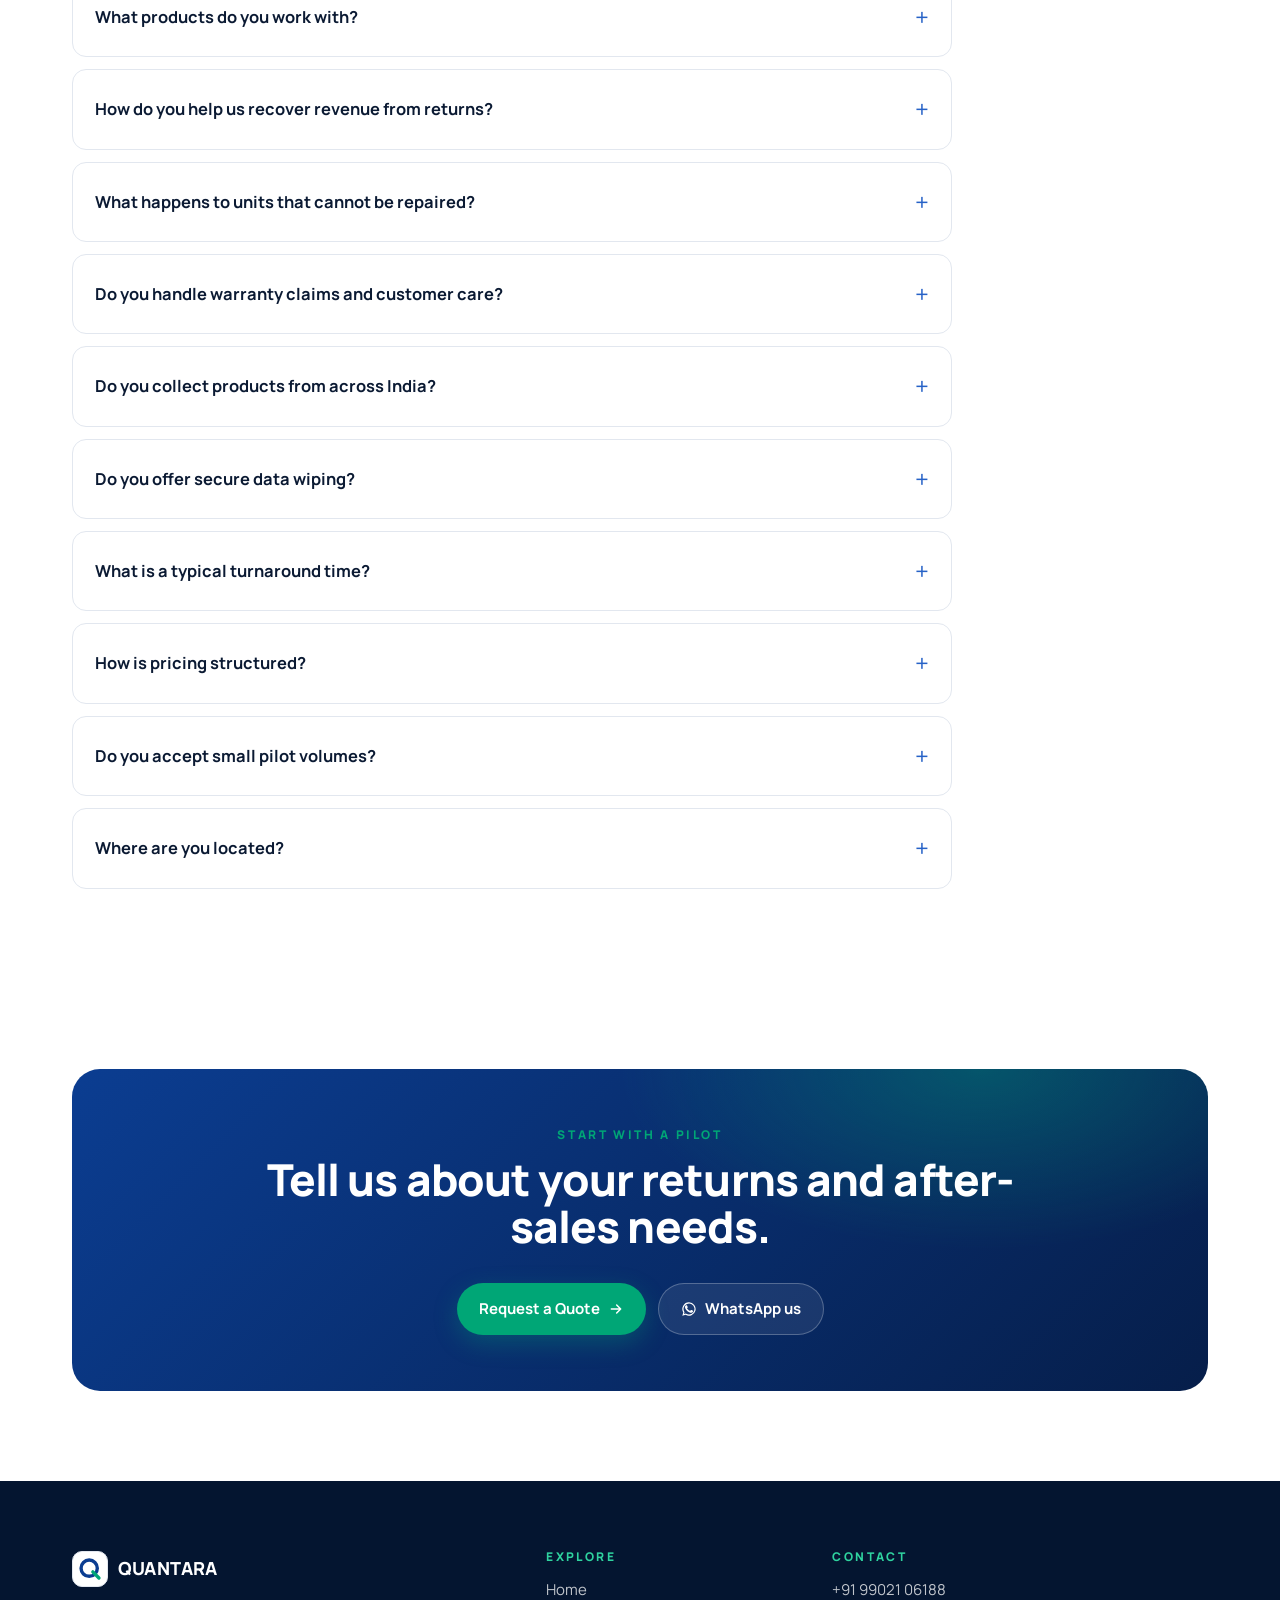
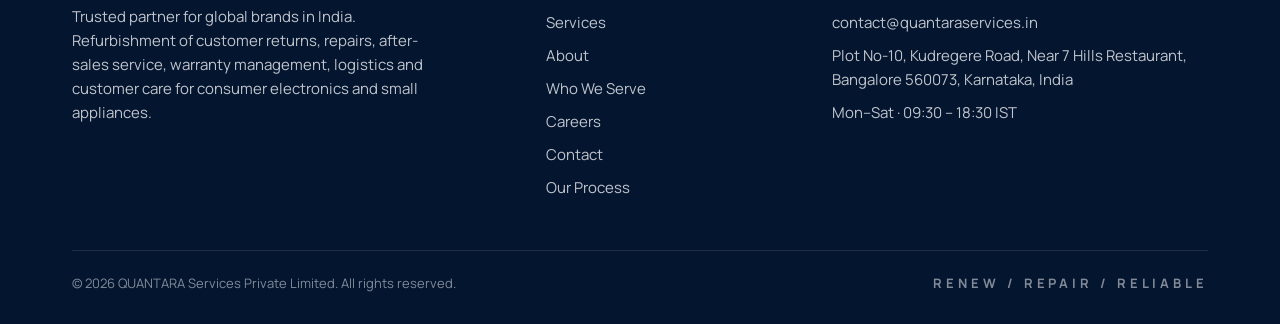
==== commit da4fe2d0: "Reposition site for global brands: returns recovery, after-sales, overseas section Co-Authored-By: C" ====
--- a/index.html
+++ b/index.html
@@ -3,11 +3,11 @@
 <head>
 <meta charset="utf-8">
 <meta name="viewport" content="width=device-width, initial-scale=1">
-<title>QUANTARA Services | QC, Repair &amp; Refurbishment Solutions, Bengaluru</title>
-<meta name="description" content="Quality inspection, testing, repair, refurbishment, repacking, reverse logistics and warehouse support for B2B clients in Bengaluru.">
+<title>QUANTARA Services | After-Sales &amp; Refurbishment Partner for Global Brands in India</title>
+<meta name="description" content="Turn customer returns into revenue. Refurbishment, repairs, warranty management, pan-India logistics and customer care for electronics and small appliances.">
 <link rel="canonical" href="https://quantaraservices.in/">
-<meta property="og:title" content="QUANTARA Services | QC, Repair &amp; Refurbishment Solutions, Bengaluru">
-<meta property="og:description" content="Quality inspection, testing, repair, refurbishment, repacking, reverse logistics and warehouse support for B2B clients in Bengaluru.">
+<meta property="og:title" content="QUANTARA Services | After-Sales &amp; Refurbishment Partner for Global Brands in India">
+<meta property="og:description" content="Turn customer returns into revenue. Refurbishment, repairs, warranty management, pan-India logistics and customer care for electronics and small appliances.">
 <meta property="og:type" content="website">
 <meta property="og:url" content="https://quantaraservices.in/">
 <meta name="theme-color" content="#061e4a">
@@ -23,66 +23,71 @@
   <div class="container">
     <div class="nav">
       <a class="brand" href="index.html" aria-label="QUANTARA home"><span class="brand-mark"><svg viewBox="0 0 32 32" aria-hidden="true"><circle cx="15" cy="15" r="10" fill="none" stroke="#0b3d91" stroke-width="4.2"/><path d="M19.5 19.5 L27 27" stroke="#00a676" stroke-width="4.2" stroke-linecap="round"/></svg></span>QUANTARA</a>
-      <nav class="nav-links" aria-label="Main"><a href="index.html" class="active" aria-current="page">Home</a><a href="services.html">Services</a><a href="about.html">About</a><a href="industries.html">Industries</a><a href="careers.html">Careers</a><a href="contact.html">Contact</a></nav>
+      <nav class="nav-links" aria-label="Main"><a href="index.html" class="active" aria-current="page">Home</a><a href="services.html">Services</a><a href="about.html">About</a><a href="industries.html">Who We Serve</a><a href="careers.html">Careers</a><a href="contact.html">Contact</a></nav>
       <a class="btn btn-green btn-sm nav-cta" href="contact.html">Request a Quote</a>
       <button class="menu-btn" aria-label="Open menu" aria-expanded="false"><svg viewBox="0 0 24 24" fill="none" stroke="currentColor" stroke-width="2.2" stroke-linecap="round"><path d="M4 7h16M4 12h16M4 17h16"/></svg></button>
     </div>
-    <nav class="mobile-menu" aria-label="Mobile"><a href="index.html" class="active" aria-current="page">Home</a><a href="services.html">Services</a><a href="about.html">About</a><a href="industries.html">Industries</a><a href="careers.html">Careers</a><a href="contact.html">Contact</a><a href="contact.html" class="btn btn-green" style="justify-content:center;margin-top:6px;color:#fff">Request a Quote</a></nav>
+    <nav class="mobile-menu" aria-label="Mobile"><a href="index.html" class="active" aria-current="page">Home</a><a href="services.html">Services</a><a href="about.html">About</a><a href="industries.html">Who We Serve</a><a href="careers.html">Careers</a><a href="contact.html">Contact</a><a href="contact.html" class="btn btn-green" style="justify-content:center;margin-top:6px;color:#fff">Request a Quote</a></nav>
   </div>
 </header>
 <main>
 
 <section class="hero"><div class="container"><div class="hero-grid">
 <div>
-<span class="pill"><span class="dot"></span>Renew. Repair. Reliable.</span>
+<span class="pill"><span class="dot"></span>Trusted partner for global brands in India</span>
 <h1>Maximizing Product Value Through Professional <span class="blue">Quality Inspection</span> &amp; <span class="green">Refurbishment.</span></h1>
-<p class="hero-lead">QUANTARA helps manufacturers, importers, retailers and e-commerce businesses maximize product value through quality inspection, testing, repair, refurbishment, reverse logistics and warehouse support.</p>
-<div class="hero-actions"><a class="btn btn-green" href="contact.html">Request a Quote <svg viewBox="0 0 24 24" fill="none" stroke="currentColor" stroke-width="2.2" stroke-linecap="round" stroke-linejoin="round"><path d="M5 12h14M13 6l6 6-6 6"/></svg></a><a class="btn btn-ghost" href="services.html">Explore Services</a></div>
-<div class="hero-chips"><span><svg viewBox="0 0 24 24" fill="none" stroke="currentColor" stroke-width="2.4" stroke-linecap="round" stroke-linejoin="round"><path d="M20 6 9 17l-5-5"/></svg>Structured SOPs</span><span><svg viewBox="0 0 24 24" fill="none" stroke="currentColor" stroke-width="2.4" stroke-linecap="round" stroke-linejoin="round"><path d="M20 6 9 17l-5-5"/></svg>Transparent Reporting</span><span><svg viewBox="0 0 24 24" fill="none" stroke="currentColor" stroke-width="2.4" stroke-linecap="round" stroke-linejoin="round"><path d="M20 6 9 17l-5-5"/></svg>Secure Product Handling</span><span><svg viewBox="0 0 24 24" fill="none" stroke="currentColor" stroke-width="2.4" stroke-linecap="round" stroke-linejoin="round"><path d="M20 6 9 17l-5-5"/></svg>Fast Turnaround</span></div>
+<p class="hero-lead">We turn customer returns into recovered revenue. QUANTARA provides refurbishment, repairs, after-sales service, warranty management, logistics and customer care for consumer electronics and small appliances, so you lose less on returns and your customers in India stay supported.</p>
+<div class="hero-actions"><a class="btn btn-green" href="contact.html">Request a Quote <svg viewBox="0 0 24 24" fill="none" stroke="currentColor" stroke-width="2.2" stroke-linecap="round" stroke-linejoin="round"><path d="M5 12h14M13 6l6 6-6 6"/></svg></a><a class="btn btn-ghost" href="#global-brands">For overseas brands</a></div>
+<div class="hero-chips"><span><svg viewBox="0 0 24 24" fill="none" stroke="currentColor" stroke-width="2.4" stroke-linecap="round" stroke-linejoin="round"><path d="M20 6 9 17l-5-5"/></svg>Returns refurbishment</span><span><svg viewBox="0 0 24 24" fill="none" stroke="currentColor" stroke-width="2.4" stroke-linecap="round" stroke-linejoin="round"><path d="M20 6 9 17l-5-5"/></svg>After-sales & warranty</span><span><svg viewBox="0 0 24 24" fill="none" stroke="currentColor" stroke-width="2.4" stroke-linecap="round" stroke-linejoin="round"><path d="M20 6 9 17l-5-5"/></svg>Pan-India pickups</span><span><svg viewBox="0 0 24 24" fill="none" stroke="currentColor" stroke-width="2.4" stroke-linecap="round" stroke-linejoin="round"><path d="M20 6 9 17l-5-5"/></svg>Photo-backed reports</span></div>
 </div>
-<div class="hero-card reveal"><h3>Structured QC &amp; Refurbishment</h3><p class="sub">Documented SOPs · Traceable evidence</p><div class="flow"><div class="flow-row"><span class="n">01</span>Received & logged<span class="ok">Done</span></div><div class="flow-row"><span class="n">02</span>Inspected & graded<span class="ok">Done</span></div><div class="flow-row"><span class="n">03</span>Repaired & tested<span class="ok">Done</span></div><div class="flow-row"><span class="n">04</span>Final QC passed<span class="ok">Done</span></div><div class="flow-row"><span class="n">05</span>Repacked & dispatched<span class="ok">Done</span></div></div><p class="tag">RENEW · REPAIR · RELIABLE</p></div>
+<div class="hero-card reveal"><h3>From return to resale</h3><p class="sub">Every unit tracked · Every batch reported</p><div class="flow"><div class="flow-row"><span class="n">01</span>Return collected<span class="ok">Done</span></div><div class="flow-row"><span class="n">02</span>Inspected & diagnosed<span class="ok">Done</span></div><div class="flow-row"><span class="n">03</span>Repaired & refurbished<span class="ok">Done</span></div><div class="flow-row"><span class="n">04</span>Graded & repacked<span class="ok">Done</span></div><div class="flow-row"><span class="n">05</span>Back on sale<span class="ok">Done</span></div></div><p class="tag">RENEW · REPAIR · RELIABLE</p></div>
 </div></div></section>
 
 <section class="section"><div class="container">
-<div class="section-head"><div class="eyebrow">Our approach</div><h2>Three principles. One promise.</h2><p>The tagline is short for a reason. Each word reflects how we run our operations day-to-day.</p></div>
-<div class="grid grid-3">
-<div class="principle reveal"><div class="big">01</div><h3>Renew what others discard.</h3><p>Every returned unit is an economic and environmental unit worth recovering. Our job is to make that recovery predictable, documented and useful for our clients.</p></div>
-<div class="principle reveal"><div class="big">02</div><h3>Repair with rigor.</h3><p>Structured technical work, standardized bench testing and clear acceptance criteria. Repairs that hold up — not cosmetic patchwork.</p></div>
-<div class="principle reveal"><div class="big">03</div><h3>Reliable, or it doesn't ship.</h3><p>One scope of work, one report, one point of contact. What we agree in writing is what we deliver on the dock.</p></div>
-</div></div></section>
+<div class="section-head"><div class="eyebrow">Returns recovery</div><h2>Returned stock doesn't have to be lost stock.</h2>
+<p>Every return that sits in a warehouse loses value. Without a repair and refurbishment partner in India, many sellers write it off, sell it as scrap or pay to ship it back. We recover that value for you.</p></div>
+<div class="rflow"><div class="rstep reveal"><span class="n">01</span><h3>Customer return</h3><p>Returned, defective or unsold stock</p></div><div class="rstep reveal"><span class="n">02</span><h3>Inspect & diagnose</h3><p>Graded and tested against your criteria</p></div><div class="rstep reveal"><span class="n">03</span><h3>Repair & refurbish</h3><p>Restored to full working condition</p></div><div class="rstep reveal"><span class="n">04</span><h3>Grade & repack</h3><p>Ready for the right sales channel</p></div></div>
+<div class="rarrow" aria-hidden="true"><svg viewBox="0 0 24 24" fill="none" stroke="currentColor" stroke-width="2.2" stroke-linecap="round" stroke-linejoin="round"><path d="M5 12h14M13 6l6 6-6 6"/></svg></div>
+<div class="routs"><div class="rout reveal"><h3>Back on sale</h3><p>As new-condition or refurbished stock</p></div><div class="rout reveal"><h3>Warranty replacement</h3><p>Used to serve your customers' claims</p></div><div class="rout reveal"><h3>Recycled responsibly</h3><p>Units beyond repair, recorded in your report</p></div></div>
+</div></section>
 
 <section class="section soft"><div class="container">
-<div class="head-row"><div class="section-head"><div class="eyebrow">What we do</div><h2>Core B2B service capabilities.</h2></div><a class="btn btn-outline" href="services.html">View all services <svg viewBox="0 0 24 24" fill="none" stroke="currentColor" stroke-width="2.2" stroke-linecap="round" stroke-linejoin="round"><path d="M5 12h14M13 6l6 6-6 6"/></svg></a></div>
-<div class="grid grid-3"><div class="card reveal"><div class="num">01</div><h3>Product Quality Inspection</h3><p>Visual, cosmetic and functional inspection against agreed acceptance criteria, with structured defect reporting.</p></div><div class="card reveal"><div class="num">02</div><h3>Repair and Refurbishment</h3><p>Component-level repair, cosmetic restoration and grading of returned or refurbished units.</p></div><div class="card reveal"><div class="num">03</div><h3>Functional Product Testing</h3><p>Standardized test benches to verify device functionality against client-defined pass criteria.</p></div><div class="card reveal"><div class="num">04</div><h3>Repacking and Relabeling</h3><p>Retail-ready and brown-box repack, barcode and regulatory relabeling with scan-verify workflows.</p></div><div class="card reveal"><div class="num">05</div><h3>Reverse Logistics Support</h3><p>End-to-end returns handling — inbound receipt, disposition, and re-injection into supply.</p></div><div class="card reveal"><div class="num">06</div><h3>Warehouse Operations Support</h3><p>Inbound, put-away, kitting, value-added services and outbound support as extended operations.</p></div></div>
+<div class="head-row"><div class="section-head"><div class="eyebrow">What we do</div><h2>Two service lines. One partner in India.</h2></div><a class="btn btn-outline" href="services.html">View all services <svg viewBox="0 0 24 24" fill="none" stroke="currentColor" stroke-width="2.2" stroke-linecap="round" stroke-linejoin="round"><path d="M5 12h14M13 6l6 6-6 6"/></svg></a></div>
+<div class="svc-groups">
+<div class="svc-group reveal"><div class="eyebrow">After-sales &amp; support</div><h3>We look after your customers.</h3><ul><li><svg viewBox="0 0 24 24" fill="none" stroke="currentColor" stroke-width="2.4" stroke-linecap="round" stroke-linejoin="round"><path d="M20 6 9 17l-5-5"/></svg><span><b>After-Sales Service</b>Your brand&#x27;s service partner in India, handling customer issues from the first complaint to final resolution.</span></li><li><svg viewBox="0 0 24 24" fill="none" stroke="currentColor" stroke-width="2.4" stroke-linecap="round" stroke-linejoin="round"><path d="M20 6 9 17l-5-5"/></svg><span><b>Repairs</b>Component-level repair of consumer electronics and small appliances, with a documented fault and fix record for every unit.</span></li><li><svg viewBox="0 0 24 24" fill="none" stroke="currentColor" stroke-width="2.4" stroke-linecap="round" stroke-linejoin="round"><path d="M20 6 9 17l-5-5"/></svg><span><b>Warranty Management</b>Warranty validation, claim processing and repair-or-replace decisions made against your policy, with records you can audit.</span></li><li><svg viewBox="0 0 24 24" fill="none" stroke="currentColor" stroke-width="2.4" stroke-linecap="round" stroke-linejoin="round"><path d="M20 6 9 17l-5-5"/></svg><span><b>Returns &amp; RMA Handling</b>Return authorisation, intake, diagnosis and routing of each unit, with closed-loop updates to you and your customer.</span></li><li><svg viewBox="0 0 24 24" fill="none" stroke="currentColor" stroke-width="2.4" stroke-linecap="round" stroke-linejoin="round"><path d="M20 6 9 17l-5-5"/></svg><span><b>Customer Care</b>Support for your customers in India in English, Hindi and Kannada: complaint logging, status updates and service follow-up.</span></li><li><svg viewBox="0 0 24 24" fill="none" stroke="currentColor" stroke-width="2.4" stroke-linecap="round" stroke-linejoin="round"><path d="M20 6 9 17l-5-5"/></svg><span><b>Pan-India Service Logistics</b>Pickups from customers and warehouses across India, inbound receipt at our facility and return delivery after service.</span></li></ul></div>
+<div class="svc-group reveal"><div class="eyebrow">Returns recovery &amp; refurbishment</div><h3>We recover value from your stock.</h3><ul><li><svg viewBox="0 0 24 24" fill="none" stroke="currentColor" stroke-width="2.4" stroke-linecap="round" stroke-linejoin="round"><path d="M20 6 9 17l-5-5"/></svg><span><b>Quality Inspection</b>Visual, cosmetic and functional inspection against your acceptance criteria, with structured defect reporting.</span></li><li><svg viewBox="0 0 24 24" fill="none" stroke="currentColor" stroke-width="2.4" stroke-linecap="round" stroke-linejoin="round"><path d="M20 6 9 17l-5-5"/></svg><span><b>Functional Testing</b>Standardised bench tests that confirm each unit works against client-defined pass criteria.</span></li><li><svg viewBox="0 0 24 24" fill="none" stroke="currentColor" stroke-width="2.4" stroke-linecap="round" stroke-linejoin="round"><path d="M20 6 9 17l-5-5"/></svg><span><b>Refurbishment &amp; Grading</b>Cosmetic restoration and A/B/C grading, so every unit goes to the resale channel where it earns the most.</span></li><li><svg viewBox="0 0 24 24" fill="none" stroke="currentColor" stroke-width="2.4" stroke-linecap="round" stroke-linejoin="round"><path d="M20 6 9 17l-5-5"/></svg><span><b>Repacking &amp; Relabeling</b>Retail-ready or brown-box repacking, barcode and regulatory relabeling with scan-verified workflows.</span></li><li><svg viewBox="0 0 24 24" fill="none" stroke="currentColor" stroke-width="2.4" stroke-linecap="round" stroke-linejoin="round"><path d="M20 6 9 17l-5-5"/></svg><span><b>Secure Data Wiping</b>Sanitisation of phones, laptops and storage media to recognised standards, with a per-device audit record.</span></li><li><svg viewBox="0 0 24 24" fill="none" stroke="currentColor" stroke-width="2.4" stroke-linecap="round" stroke-linejoin="round"><path d="M20 6 9 17l-5-5"/></svg><span><b>Warehouse &amp; Inventory Support</b>Inventory audits, put-away, kitting and outbound support for your stock held in India.</span></li></ul></div>
+</div>
+</div></section>
+
+<section class="section dark" id="global-brands"><div class="container">
+<div class="section-head"><div class="eyebrow">For global brands &amp; overseas sellers</div><h2>Your India after-sales team, without opening an India office.</h2>
+<p>Selling in India means supporting Indian customers and handling Indian returns. We take that on for you, so you can grow here without building your own service network.</p></div>
+<div class="ov-grid"><div class="ov-pts"><div class="ov-pt reveal"><svg viewBox="0 0 24 24" fill="none" stroke="currentColor" stroke-width="2.4" stroke-linecap="round" stroke-linejoin="round"><path d="M20 6 9 17l-5-5"/></svg><div><h3>One point of contact</h3><p>A named account manager who reports to you in English and is available in your time zone.</p></div></div><div class="ov-pt reveal"><svg viewBox="0 0 24 24" fill="none" stroke="currentColor" stroke-width="2.4" stroke-linecap="round" stroke-linejoin="round"><path d="M20 6 9 17l-5-5"/></svg><div><h3>Full visibility from abroad</h3><p>Batch reports with photos, defect summaries and recovery results after every consignment.</p></div></div><div class="ov-pt reveal"><svg viewBox="0 0 24 24" fill="none" stroke="currentColor" stroke-width="2.4" stroke-linecap="round" stroke-linejoin="round"><path d="M20 6 9 17l-5-5"/></svg><div><h3>Your rules, followed</h3><p>We work to your SOPs, grading standards and warranty policy, all agreed in writing.</p></div></div><div class="ov-pt reveal"><svg viewBox="0 0 24 24" fill="none" stroke="currentColor" stroke-width="2.4" stroke-linecap="round" stroke-linejoin="round"><path d="M20 6 9 17l-5-5"/></svg><div><h3>Low-risk start</h3><p>Begin with a pilot batch and scale up only when you are happy with the results.</p></div></div></div>
+<div class="ov-steps"><div class="eyebrow">How it works</div><ol><li class="reveal"><span class="n">01</span><div><h3>Share your needs</h3><p>Tell us your products, return volumes and after-sales requirements.</p></div></li><li class="reveal"><span class="n">02</span><div><h3>Agree the plan</h3><p>We agree scope, SOPs, SLAs and pricing over email and video calls.</p></div></li><li class="reveal"><span class="n">03</span><div><h3>We handle India</h3><p>Units are collected across India and serviced at our Bengaluru facility.</p></div></li><li class="reveal"><span class="n">04</span><div><h3>You see the results</h3><p>Recovered stock goes back to your channel, with a report on every batch.</p></div></li></ol></div></div>
+</div></section>
+
+<section class="section"><div class="container">
+<div class="head-row"><div class="section-head"><div class="eyebrow">Who we work with</div><h2>Built for brands and sellers of electronics.</h2></div><a class="btn btn-outline" href="industries.html">All industries <svg viewBox="0 0 24 24" fill="none" stroke="currentColor" stroke-width="2.2" stroke-linecap="round" stroke-linejoin="round"><path d="M5 12h14M13 6l6 6-6 6"/></svg></a></div>
+<div class="chips"><div class="chip reveal">Consumer Electronics</div><div class="chip reveal">Small Appliances</div><div class="chip reveal">Mobile Phones &amp; Accessories</div><div class="chip reveal">IT Hardware &amp; Peripherals</div><div class="chip reveal">Global Brands Selling in India</div><div class="chip reveal">E-commerce &amp; Marketplace Sellers</div><div class="chip reveal">Importers &amp; Distributors</div><div class="chip reveal">Corporate IT Assets</div></div>
 </div></section>
 
 <section class="section dark" id="process"><div class="container">
-<div class="section-head"><div class="eyebrow">Our process</div><h2>Eight structured steps.</h2><p>From receipt to dispatch, every unit follows the same disciplined path.</p></div>
-<div class="steps"><div class="step reveal"><div class="n">01</div><h3>Receiving</h3><p>Secure inbound receipt with unit-level scanning and reconciliation.</p></div><div class="step reveal"><div class="n">02</div><h3>Inspection</h3><p>Cosmetic grading, packaging integrity and accessory reconciliation.</p></div><div class="step reveal"><div class="n">03</div><h3>Testing</h3><p>Standardized bench testing against pass criteria.</p></div><div class="step reveal"><div class="n">04</div><h3>Repair</h3><p>Component-level repair by our technical team to restore functionality.</p></div><div class="step reveal"><div class="n">05</div><h3>Refurbishment</h3><p>Cosmetic restoration and cleaning to lift grade and presentation.</p></div><div class="step reveal"><div class="n">06</div><h3>Final QC</h3><p>Independent QC pass with documented evidence.</p></div><div class="step reveal"><div class="n">07</div><h3>Packaging</h3><p>Retail-ready packaging and labeling per client specification.</p></div><div class="step reveal"><div class="n">08</div><h3>Dispatch</h3><p>Service completion report shared with client, followed by dispatch.</p></div></div>
-<p class="note">Workflow steps can be customized based on the client's agreed scope of work.</p>
+<div class="section-head"><div class="eyebrow">Our process</div><h2>Eight steps from return to dispatch.</h2><p>Every unit follows the same documented path, and you get a report at the end of every batch.</p></div>
+<div class="steps"><div class="step reveal"><div class="n">01</div><h3>Receiving</h3><p>Units collected from across India and received with unit-level scanning and reconciliation.</p></div><div class="step reveal"><div class="n">02</div><h3>Inspection</h3><p>Cosmetic grading, packaging check and accessory reconciliation.</p></div><div class="step reveal"><div class="n">03</div><h3>Testing</h3><p>Standardised bench testing against your pass criteria.</p></div><div class="step reveal"><div class="n">04</div><h3>Repair</h3><p>Component-level repair by our technical team to restore full function.</p></div><div class="step reveal"><div class="n">05</div><h3>Refurbishment</h3><p>Cleaning and cosmetic restoration to lift the grade and resale value.</p></div><div class="step reveal"><div class="n">06</div><h3>Final QC</h3><p>An independent quality check with photo evidence.</p></div><div class="step reveal"><div class="n">07</div><h3>Packaging</h3><p>Retail-ready packaging and labeling to your specification.</p></div><div class="step reveal"><div class="n">08</div><h3>Dispatch & Report</h3><p>A batch report is shared with you, and units go back to your sales channel or customer.</p></div></div>
+<p class="note">Steps can be adjusted to your agreed scope of work.</p>
+</div></section>
+
+<section class="section soft"><div class="container">
+<div class="section-head"><div class="eyebrow">Why QUANTARA</div><h2>We work closely with you to protect your revenue.</h2><p>Our job is to help you earn more from your stock and lose less on every return.</p></div>
+<div class="grid grid-4"><div class="card reveal"><h3 style="margin-top:0">Revenue, not write-offs</h3><p>Our work is measured by how much value we recover from stock you would otherwise lose.</p></div><div class="card reveal"><h3 style="margin-top:0">Structured SOPs</h3><p>Documented workflows applied consistently to every batch and every SKU.</p></div><div class="card reveal"><h3 style="margin-top:0">Transparent Reporting</h3><p>Batch reports with defect summaries and photo evidence, so you see results from anywhere.</p></div><div class="card reveal"><h3 style="margin-top:0">Secure Product Handling</h3><p>Controlled access, unit-level tracking and end-to-end chain of custody.</p></div><div class="card reveal"><h3 style="margin-top:0">Pan-India Reach</h3><p>Pickups and returns across India, managed from our Bengaluru facility.</p></div><div class="card reveal"><h3 style="margin-top:0">Multilingual Customer Care</h3><p>Support for your customers in English, Hindi and Kannada.</p></div><div class="card reveal"><h3 style="margin-top:0">Your Policies, Followed</h3><p>We work to your grading standards, warranty terms and SLAs, agreed in writing.</p></div><div class="card reveal"><h3 style="margin-top:0">Start Small, Scale Up</h3><p>Begin with a pilot batch, then grow into a long-term program.</p></div></div>
 </div></section>
 
 <section class="section"><div class="container">
-<div class="head-row"><div class="section-head"><div class="eyebrow">Industries we serve</div><h2>Built for operators across sectors.</h2></div><a class="btn btn-outline" href="industries.html">All industries <svg viewBox="0 0 24 24" fill="none" stroke="currentColor" stroke-width="2.2" stroke-linecap="round" stroke-linejoin="round"><path d="M5 12h14M13 6l6 6-6 6"/></svg></a></div>
-<div class="chips"><div class="chip reveal"><span class="n">01</span>Consumer Electronics</div><div class="chip reveal"><span class="n">02</span>IT Hardware &amp; Accessories</div><div class="chip reveal"><span class="n">03</span>E-commerce &amp; Retail</div><div class="chip reveal"><span class="n">04</span>Manufacturers &amp; Importers</div><div class="chip reveal"><span class="n">05</span>Warehousing &amp; Logistics</div><div class="chip reveal"><span class="n">06</span>Corporate IT Assets</div><div class="chip reveal"><span class="n">07</span>Healthcare Equipment</div><div class="chip reveal"><span class="n">08</span>Home &amp; Lifestyle Products</div></div>
-</div></section>
-
-<section class="section soft"><div class="container">
-<div class="section-head"><div class="eyebrow">Trust</div><h2>Why businesses choose QUANTARA.</h2><p>Eight operating fundamentals that make our service programs work — and keep clients with us.</p></div>
-<div class="grid grid-4"><div class="card reveal"><div class="num">01</div><h3>Structured SOPs</h3><p>Documented workflows applied consistently across every batch and every SKU.</p></div><div class="card reveal"><div class="num">02</div><h3>Dedicated Technical Team</h3><p>Skilled technicians, QC leads and operations managers on named accounts.</p></div><div class="card reveal"><div class="num">03</div><h3>Transparent Reporting</h3><p>Inspection and service completion reports with clear evidence.</p></div><div class="card reveal"><div class="num">04</div><h3>Secure Product Handling</h3><p>Controlled access, unit-level tracking and end-to-end chain of custody.</p></div><div class="card reveal"><div class="num">05</div><h3>Customized B2B Solutions</h3><p>Workflows and reports shaped to your scope of work and KPIs.</p></div><div class="card reveal"><div class="num">06</div><h3>Cost-Effective Operations</h3><p>Practical pricing models built for sustained programs, not one-off runs.</p></div><div class="card reveal"><div class="num">07</div><h3>Reliable Turnaround</h3><p>SLA-backed delivery windows agreed in writing before every engagement.</p></div><div class="card reveal"><div class="num">08</div><h3>Scalable Services</h3><p>Elastic capacity from pilot batches to sustained multi-shift programs.</p></div></div>
-</div></section>
-
-<section class="section"><div class="container">
-<div class="section-head"><div class="eyebrow">Technology roadmap</div><h2>Planned technology capabilities.</h2><p>The following capabilities are on our roadmap and are not currently available.</p></div>
-<div class="grid grid-4"><div class="road reveal"><div class="top"><span class="id">R01</span><span class="badge">PLANNED</span></div><h3>AI-Assisted Quality Inspection</h3><p>Computer-vision assisted defect detection with human review.</p></div><div class="road reveal"><div class="top"><span class="id">R02</span><span class="badge">PLANNED</span></div><h3>Digital QC Reports</h3><p>Signed digital inspection reports with photo evidence.</p></div><div class="road reveal"><div class="top"><span class="id">R03</span><span class="badge">PLANNED</span></div><h3>Client Job-Tracking Portal</h3><p>Real-time visibility into batches, milestones and reports.</p></div><div class="road reveal"><div class="top"><span class="id">R04</span><span class="badge">PLANNED</span></div><h3>Asset Lifecycle Analytics</h3><p>Refurbishment yield reporting and asset-recovery insights.</p></div></div>
-</div></section>
-
-<section class="section soft"><div class="container">
-<div class="section-head"><div class="eyebrow">FAQ</div><h2>Common questions.</h2><p>Everything else is a conversation. Reach us at <a href="mailto:contact@quantaraservices.in" style="color:var(--blue-600);font-weight:700">contact@quantaraservices.in</a>.</p></div>
-<div class="faq"><details><summary>What kinds of products do you inspect and refurbish?</summary><p>We support consumer electronics, IT hardware and accessories, storage devices, healthcare equipment and home &amp; lifestyle products. Workflows are tailored per SKU family and client scope.</p></details><details><summary>Do you offer secure data wiping?</summary><p>Yes. We sanitize storage media following recognized standards and provide per-device audit records as part of the service completion report.</p></details><details><summary>What is a typical turnaround time?</summary><p>Turnaround depends on the service scope, unit condition and volume. Every engagement includes an agreed SLA defined in the scope of work.</p></details><details><summary>Can you scale for higher volumes?</summary><p>Yes. Our capacity model supports ramp-ups through multi-shift operations, pre-agreed staffing and elastic workstations.</p></details><details><summary>How do you report on quality and service?</summary><p>Every batch is accompanied by a structured QC inspection or service completion report with defect summaries and evidence where applicable.</p></details><details><summary>Do you manage RMA and after-sales support?</summary><p>Yes. We handle RMA intake, warranty validation, disposition routing and closed-loop communication as an extension of the client&#x27;s after-sales team.</p></details><details><summary>Where are you located?</summary><p>Our operations centre is at Plot No-10, Kudregere Road, Near 7 Hills Restaurant, Bangalore 560073, Karnataka, India. Please contact us to arrange a site visit.</p></details><details><summary>How is pricing structured?</summary><p>Standard services are quoted per-unit; managed operations are quoted on a project or FTE basis. Every quote is transparent, with the scope of work agreed in writing.</p></details><details><summary>How do you ensure product security?</summary><p>Controlled physical access, unit-level tracking, dual custody for high-value SKUs and end-to-end chain of custody records.</p></details><details><summary>What data protection practices do you follow?</summary><p>Role-based access, secure transit and rest, and NDAs at both organisational and personnel level.</p></details><details><summary>Can you integrate with our WMS or ERP?</summary><p>Yes. We support common integration patterns including API, EDI and secure file transfers depending on the client environment.</p></details><details><summary>Do you accept small pilot volumes?</summary><p>Yes. Most engagements begin with a pilot batch to align on SOPs, acceptance criteria and reporting formats.</p></details></div>
+<div class="section-head"><div class="eyebrow">FAQ</div><h2>Common questions.</h2><p>Anything else, write to <a href="mailto:contact@quantaraservices.in" style="color:var(--blue-600);font-weight:700">contact@quantaraservices.in</a>.</p></div>
+<div class="faq"><details><summary>We are an overseas brand without an office in India. Can you work with us?</summary><p>Yes. The whole engagement can be run remotely. We agree scope, SOPs, SLAs and pricing with you over email and video calls, collect and receive your units in India, and share batch reports with photo evidence after every consignment.</p></details><details><summary>Can we talk during our working hours?</summary><p>Yes. We schedule calls at a time that suits your time zone, including US and European business hours.</p></details><details><summary>What products do you work with?</summary><p>Consumer electronics, mobile phones and accessories, IT hardware and peripherals, and small appliances. We do not repair large home appliances.</p></details><details><summary>How do you help us recover revenue from returns?</summary><p>Each returned unit is inspected, repaired where possible, refurbished and graded, then repacked so it can be sold again as new-condition or refurbished stock, or used as a warranty replacement. You get a report showing what was recovered.</p></details><details><summary>What happens to units that cannot be repaired?</summary><p>They are sent for responsible recycling or disposal, and each one is recorded in the batch report.</p></details><details><summary>Do you handle warranty claims and customer care?</summary><p>Yes. We validate warranty claims against your policy, manage repairs and replacements, and support your customers in English, Hindi and Kannada.</p></details><details><summary>Do you collect products from across India?</summary><p>Yes. We arrange pickups from customers and warehouses across India and deliver units back after service.</p></details><details><summary>Do you offer secure data wiping?</summary><p>Yes. We sanitise storage media following recognised standards and provide a per-device record in the service completion report.</p></details><details><summary>What is a typical turnaround time?</summary><p>It depends on the service, the condition of the units and the volume. Every engagement has an agreed SLA in the scope of work.</p></details><details><summary>How is pricing structured?</summary><p>Standard services are quoted per unit. Managed after-sales programs are quoted per project or per dedicated team member. The scope of work is always agreed in writing.</p></details><details><summary>Do you accept small pilot volumes?</summary><p>Yes. Most engagements start with a pilot batch to agree SOPs, acceptance criteria and report formats.</p></details><details><summary>Where are you located?</summary><p>Our facility is at Plot No-10, Kudregere Road, Near 7 Hills Restaurant, Bangalore 560073, Karnataka, India. Overseas clients are welcome to arrange a site visit or a video walkthrough.</p></details></div>
 </div></section>
 <section class="section"><div class="container"><div class="cta reveal">
-<div class="eyebrow">READY WHEN YOU ARE</div><h2>Discuss your service requirement with our team.</h2>
+<div class="eyebrow">Start with a pilot</div><h2>Tell us about your returns and after-sales needs.</h2>
 <div class="hero-actions"><a class="btn btn-green" href="contact.html">Request a Quote <svg viewBox="0 0 24 24" fill="none" stroke="currentColor" stroke-width="2.2" stroke-linecap="round" stroke-linejoin="round"><path d="M5 12h14M13 6l6 6-6 6"/></svg></a><a class="btn btn-ghost" href="https://wa.me/919902106188?text=Hello%20QUANTARA%20Team%2C%20I%20would%20like%20to%20discuss%20a%20service%20requirement%20for%20my%20company." target="_blank" rel="noopener"><svg viewBox="0 0 24 24" fill="currentColor"><path d="M17.5 14.4c-.3-.1-1.8-.9-2-1-.3-.1-.5-.1-.7.1-.2.3-.8 1-.9 1.2-.2.2-.3.2-.6.1-.3-.1-1.3-.5-2.4-1.5-.9-.8-1.5-1.8-1.7-2.1-.2-.3 0-.5.1-.6l.4-.5c.2-.2.2-.3.3-.5.1-.2 0-.4 0-.5l-.9-2.2c-.2-.6-.5-.5-.7-.5h-.6c-.2 0-.5.1-.8.4-.3.3-1 1-1 2.5s1.1 2.9 1.2 3.1c.1.2 2.1 3.2 5.1 4.5.7.3 1.3.5 1.7.6.7.2 1.4.2 1.9.1.6-.1 1.8-.7 2-1.4.3-.7.3-1.3.2-1.4-.1-.2-.3-.3-.6-.4zM12 2a10 10 0 0 0-8.6 15.1L2 22l5-1.3A10 10 0 1 0 12 2zm0 18.2c-1.5 0-3-.4-4.2-1.2l-.3-.2-3 .8.8-2.9-.2-.3A8.2 8.2 0 1 1 12 20.2z"/></svg> WhatsApp us</a></div>
 </div></div></section>
 
@@ -92,11 +97,11 @@
     <div class="footer-grid">
       <div>
         <a class="brand" href="index.html"><span class="brand-mark"><svg viewBox="0 0 32 32" aria-hidden="true"><circle cx="15" cy="15" r="10" fill="none" stroke="#0b3d91" stroke-width="4.2"/><path d="M19.5 19.5 L27 27" stroke="#00a676" stroke-width="4.2" stroke-linecap="round"/></svg></span>QUANTARA</a>
-        <p class="about">QUANTARA provides reliable quality inspection, repair, refurbishment, repacking, reverse logistics and warehouse support services for B2B clients.</p>
+        <p class="about">Trusted partner for global brands in India. Refurbishment of customer returns, repairs, after-sales service, warranty management, logistics and customer care for consumer electronics and small appliances.</p>
       </div>
       <div>
         <h4>EXPLORE</h4>
-        <ul><li><a href="index.html">Home</a></li><li><a href="services.html">Services</a></li><li><a href="about.html">About</a></li><li><a href="industries.html">Industries</a></li><li><a href="careers.html">Careers</a></li><li><a href="contact.html">Contact</a></li><li><a href="index.html#process">Our Process</a></li></ul>
+        <ul><li><a href="index.html">Home</a></li><li><a href="services.html">Services</a></li><li><a href="about.html">About</a></li><li><a href="industries.html">Who We Serve</a></li><li><a href="careers.html">Careers</a></li><li><a href="contact.html">Contact</a></li><li><a href="index.html#process">Our Process</a></li></ul>
       </div>
       <div>
         <h4>CONTACT</h4>
--- a/assets/style.css
+++ b/assets/style.css
@@ -297,3 +297,52 @@
 
 .center { text-align: center; }
 .mt-32 { margin-top: 32px; }
+
+/* ---------- Returns recovery flow ---------- */
+.rflow { display: grid; gap: 14px; }
+@media (min-width: 640px) { .rflow { grid-template-columns: repeat(2, 1fr); } }
+@media (min-width: 1024px) { .rflow { grid-template-columns: repeat(4, 1fr); } }
+.rstep { padding: 24px; border-radius: var(--radius); background: var(--bg-soft); border: 1px solid var(--line); position: relative; }
+.rstep .n { font-family: var(--display); font-weight: 800; font-size: 14px; color: var(--blue-600); }
+.rstep h3 { font-size: 19px; margin-top: 10px; }
+.rstep p { margin-top: 6px; color: var(--ink-2); font-size: 14.5px; }
+@media (min-width: 1024px) {
+  .rstep:not(:last-child)::after { content: ""; position: absolute; right: -11px; top: 50%; width: 8px; height: 8px; border-top: 2px solid var(--blue-600); border-right: 2px solid var(--blue-600); transform: translateY(-50%) rotate(45deg); }
+}
+.rarrow { display: flex; justify-content: center; margin: 18px 0; color: var(--green); }
+.rarrow svg { width: 28px; height: 28px; transform: rotate(90deg); }
+.routs { display: grid; gap: 14px; }
+@media (min-width: 768px) { .routs { grid-template-columns: repeat(3, 1fr); } }
+.rout { padding: 22px 24px; border-radius: var(--radius); background: var(--green-soft); border: 1px solid rgba(0, 166, 118, 0.25); }
+.rout h3 { font-size: 19px; color: #00684a; }
+.rout p { margin-top: 6px; color: var(--ink-2); font-size: 14.5px; }
+
+/* ---------- Two service groups ---------- */
+.svc-groups { display: grid; gap: 18px; }
+@media (min-width: 960px) { .svc-groups { grid-template-columns: 1fr 1fr; } }
+.svc-group { background: #fff; border: 1px solid var(--line); border-radius: var(--radius-lg); padding: 30px; }
+.svc-group h3 { font-size: 26px; margin-top: 10px; }
+.svc-group ul { list-style: none; padding: 0; margin: 22px 0 0; display: grid; gap: 16px; }
+.svc-group li { display: flex; gap: 12px; align-items: flex-start; }
+.svc-group li svg { width: 20px; height: 20px; flex-shrink: 0; margin-top: 2px; color: var(--green); }
+.svc-group li span { color: var(--ink-2); font-size: 15px; min-width: 0; }
+.svc-group li b { display: block; color: var(--ink); font-size: 16px; margin-bottom: 2px; }
+
+/* ---------- Overseas brands ---------- */
+.ov-grid { display: grid; gap: 28px; align-items: start; }
+@media (min-width: 960px) { .ov-grid { grid-template-columns: 1.1fr 0.9fr; } }
+.ov-pts { display: grid; gap: 14px; }
+@media (min-width: 640px) { .ov-pts { grid-template-columns: 1fr 1fr; } }
+.ov-pt { display: flex; gap: 12px; padding: 22px; border-radius: var(--radius); background: rgba(255,255,255,0.05); border: 1px solid rgba(255,255,255,0.1); }
+.ov-pt svg { width: 20px; height: 20px; flex-shrink: 0; color: #2fd39f; margin-top: 3px; }
+.ov-pt h3 { font-size: 18px; }
+.ov-pt p { margin-top: 6px; color: rgba(255,255,255,0.7); font-size: 14.5px; }
+.ov-steps { padding: 28px; border-radius: var(--radius-lg); background: #fff; color: var(--ink); }
+.ov-steps ol { list-style: none; padding: 0; margin: 16px 0 0; display: grid; gap: 18px; }
+.ov-steps li { display: flex; gap: 14px; }
+.ov-steps .n { font-family: var(--display); font-weight: 800; font-size: 22px; color: var(--blue-600); width: 32px; flex-shrink: 0; line-height: 1.2; }
+.ov-steps h3 { font-size: 18px; }
+.ov-steps p { margin-top: 4px; color: var(--ink-2); font-size: 14.5px; }
+
+.chip { justify-content: flex-start; }
+.response + .response { margin-top: 10px; }
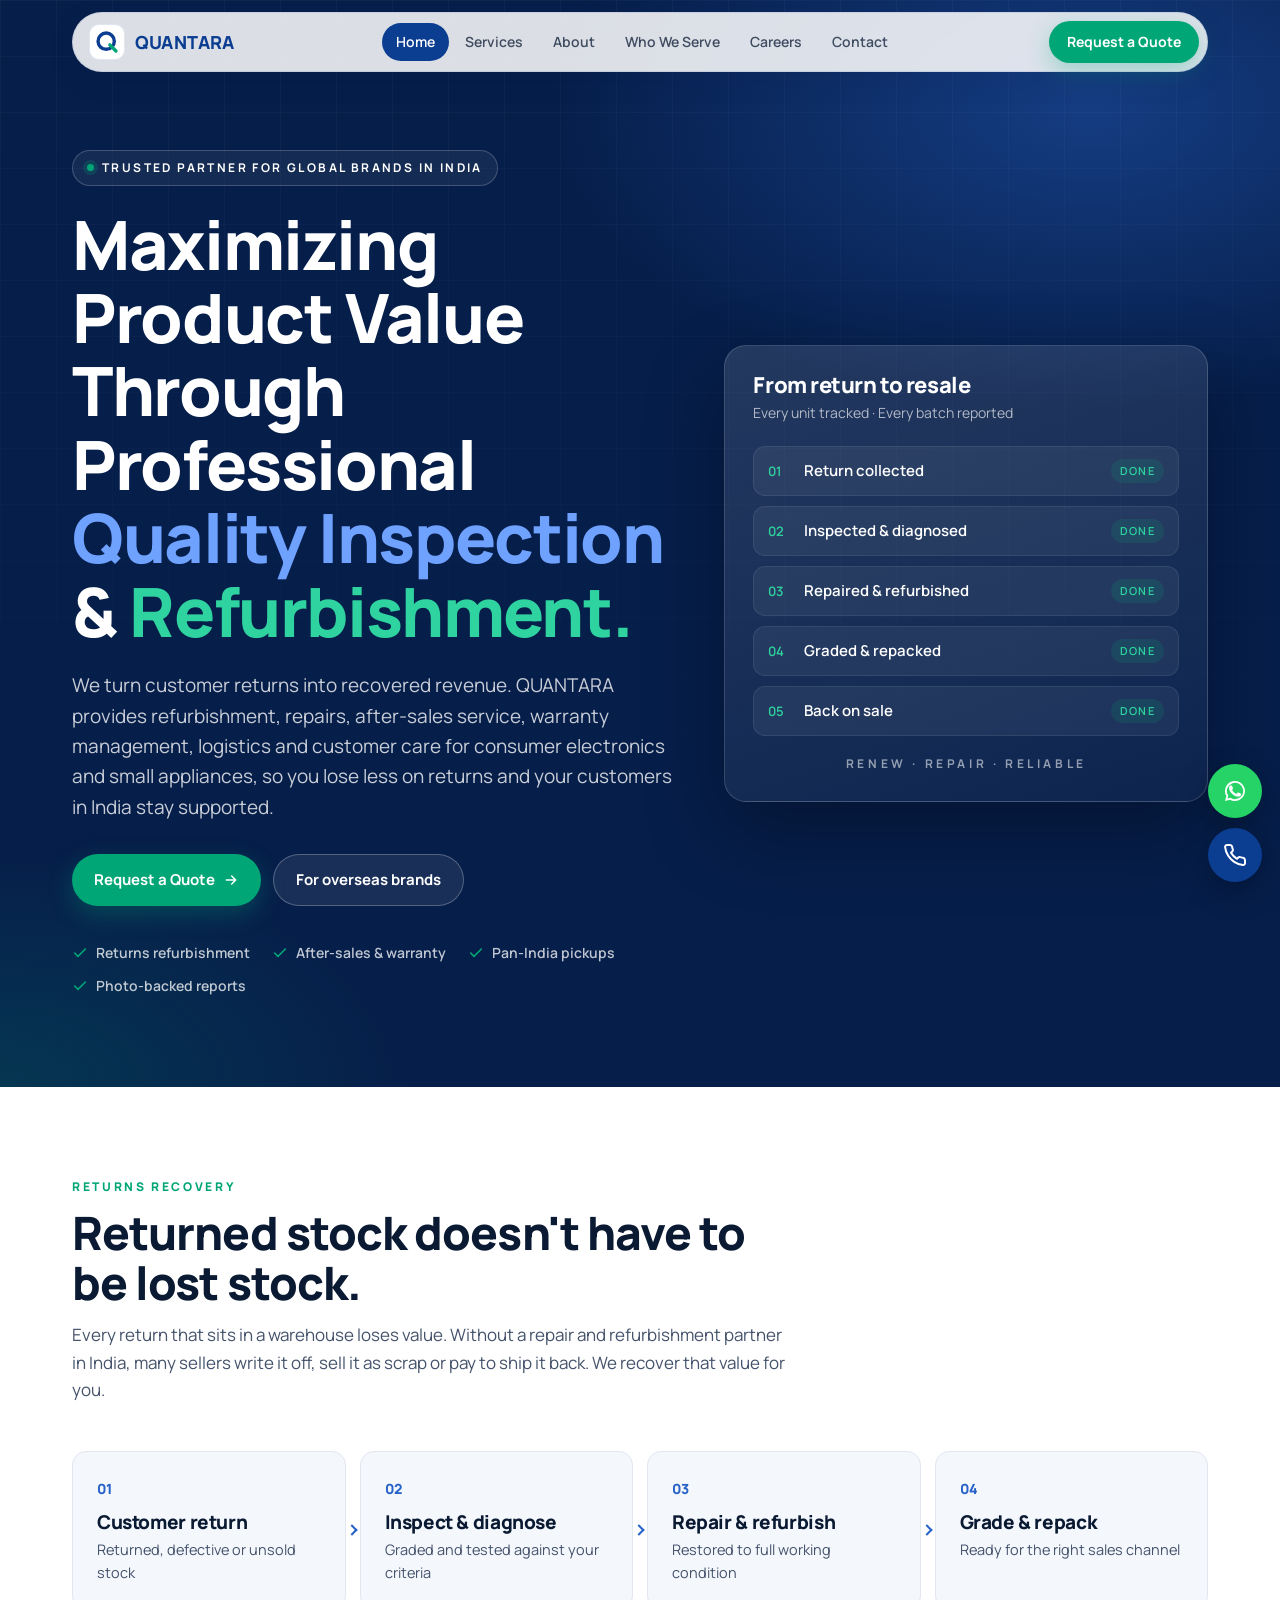
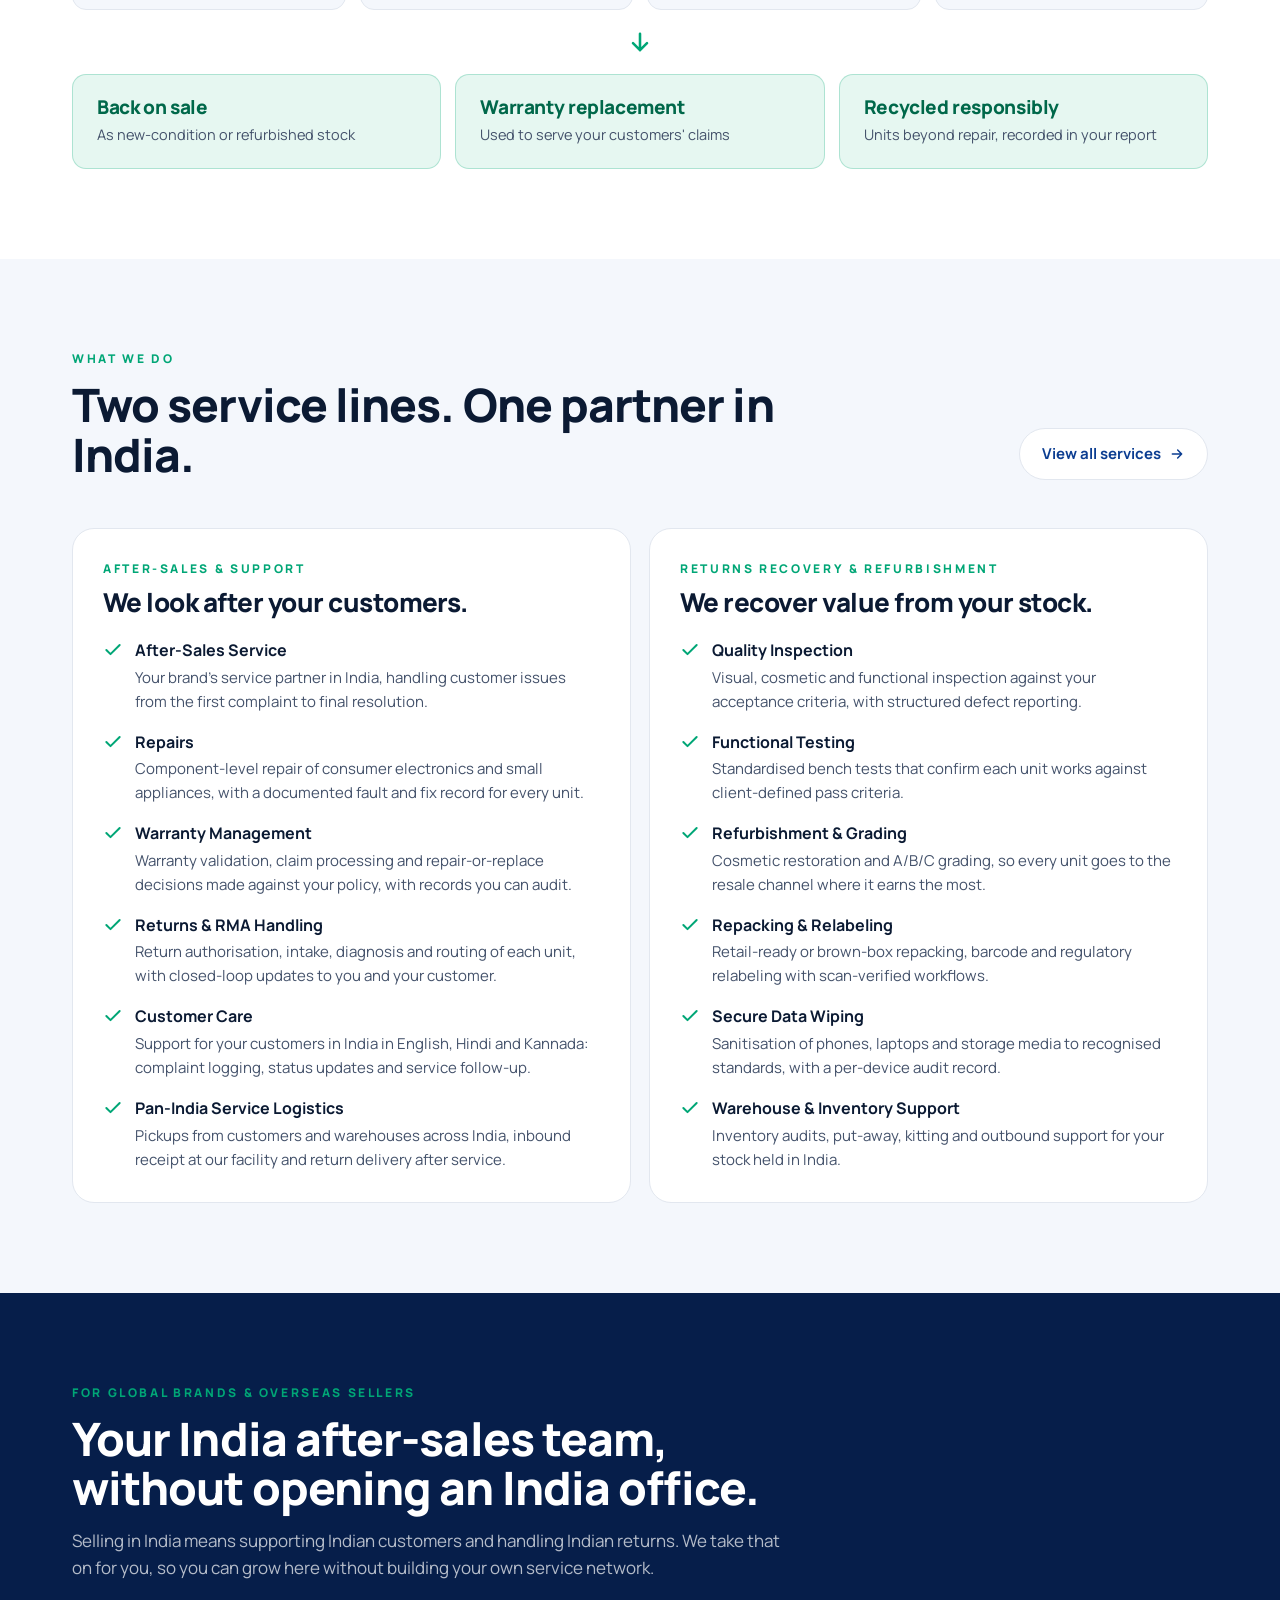
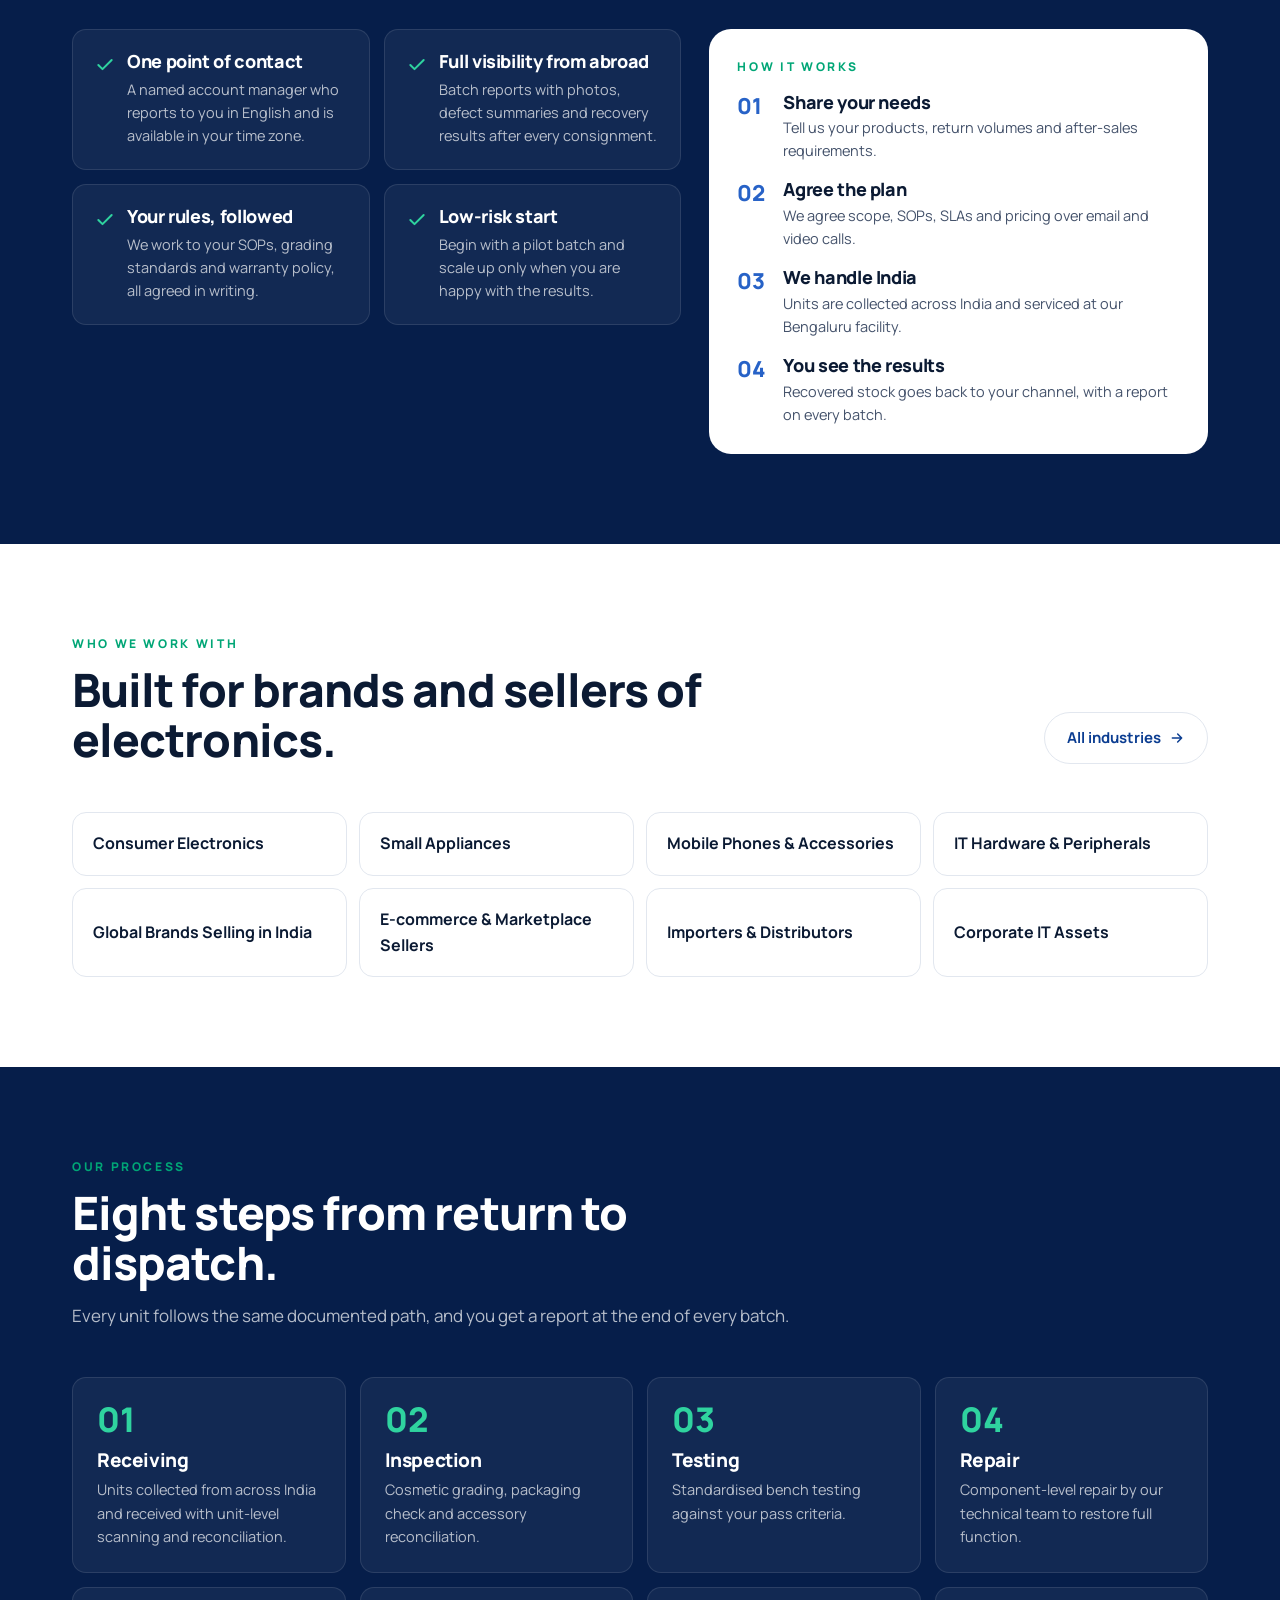
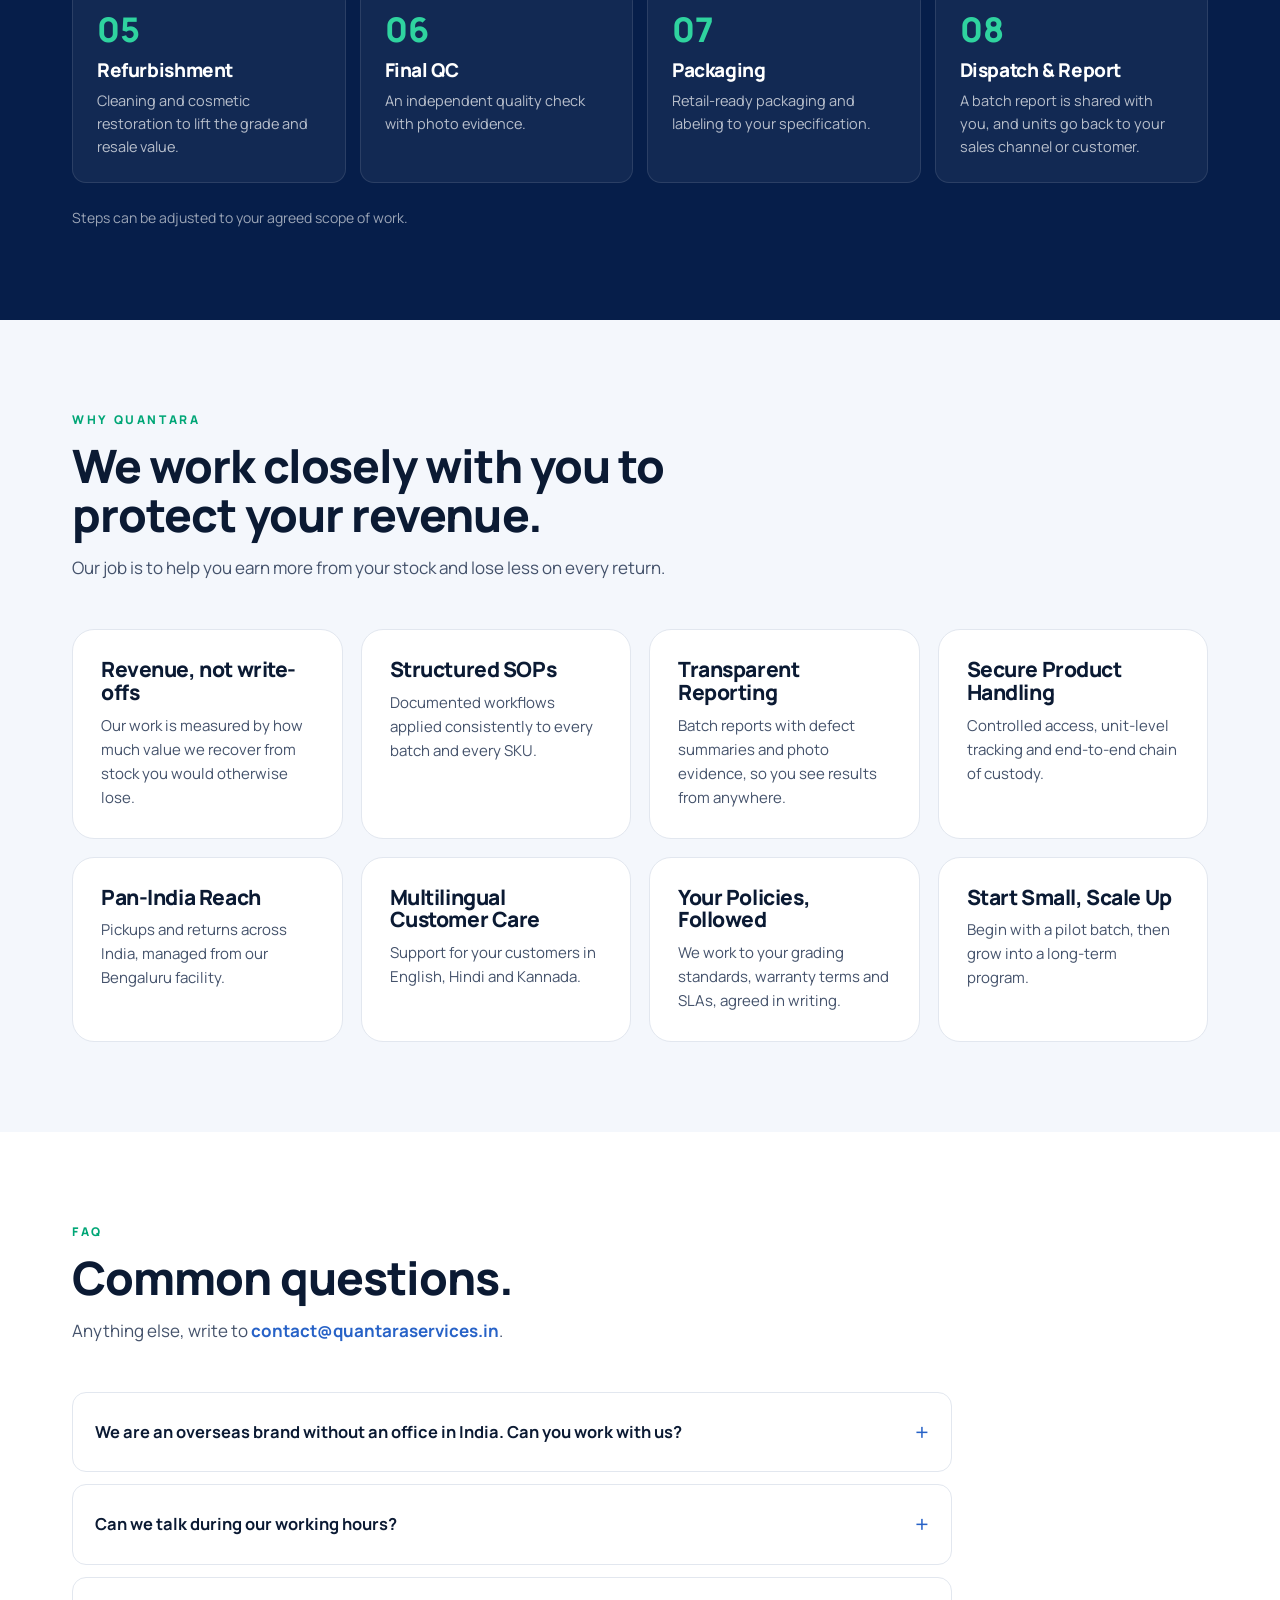
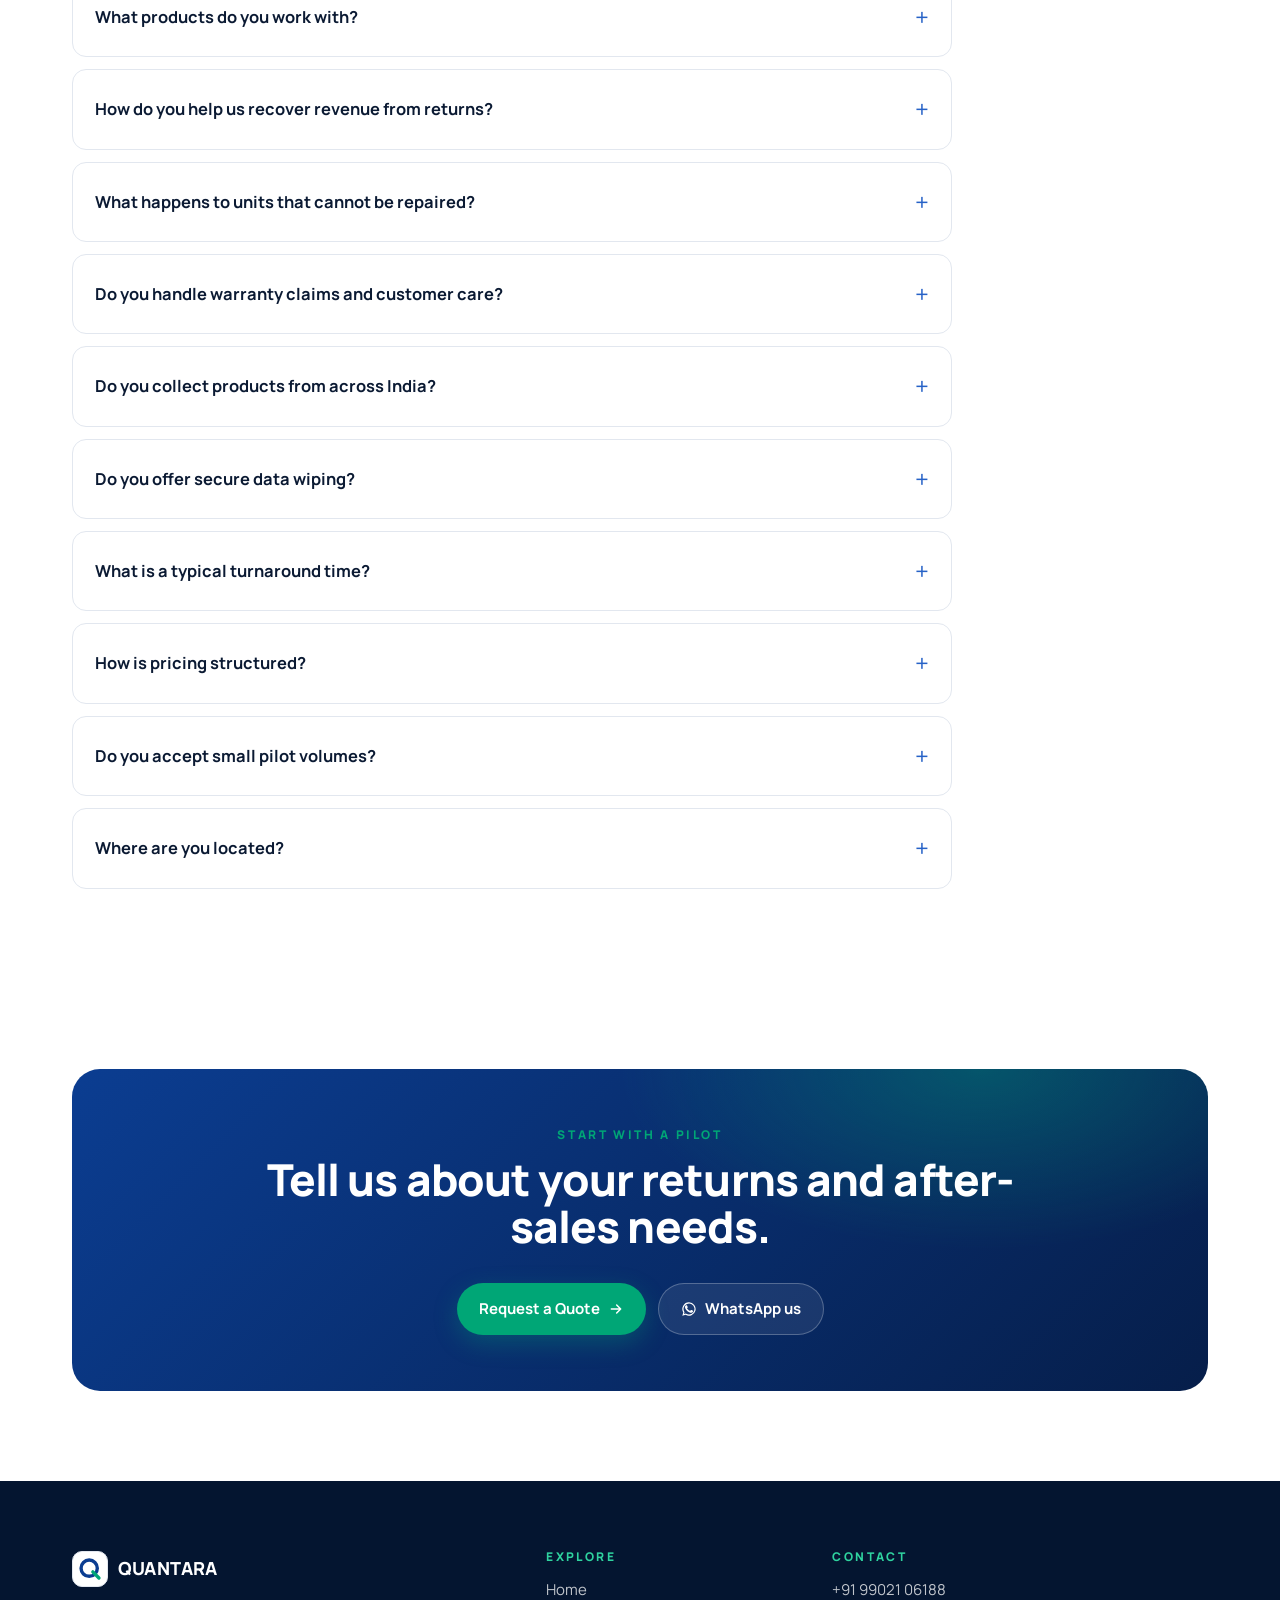
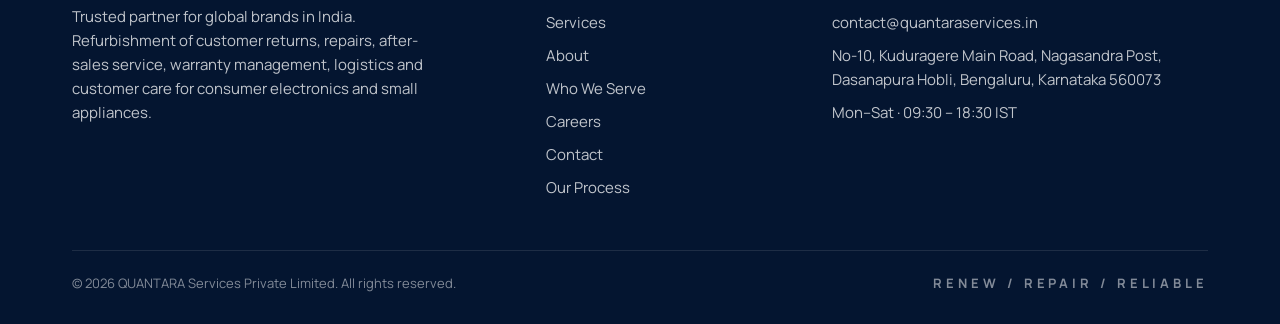
==== commit 9ba72ba9: "Update office address; remove site-visit line from FAQ Co-Authored-By: Claude Opus 5.5 <noreply@anth" ====
--- a/index.html
+++ b/index.html
@@ -84,7 +84,7 @@
 
 <section class="section"><div class="container">
 <div class="section-head"><div class="eyebrow">FAQ</div><h2>Common questions.</h2><p>Anything else, write to <a href="mailto:contact@quantaraservices.in" style="color:var(--blue-600);font-weight:700">contact@quantaraservices.in</a>.</p></div>
-<div class="faq"><details><summary>We are an overseas brand without an office in India. Can you work with us?</summary><p>Yes. The whole engagement can be run remotely. We agree scope, SOPs, SLAs and pricing with you over email and video calls, collect and receive your units in India, and share batch reports with photo evidence after every consignment.</p></details><details><summary>Can we talk during our working hours?</summary><p>Yes. We schedule calls at a time that suits your time zone, including US and European business hours.</p></details><details><summary>What products do you work with?</summary><p>Consumer electronics, mobile phones and accessories, IT hardware and peripherals, and small appliances. We do not repair large home appliances.</p></details><details><summary>How do you help us recover revenue from returns?</summary><p>Each returned unit is inspected, repaired where possible, refurbished and graded, then repacked so it can be sold again as new-condition or refurbished stock, or used as a warranty replacement. You get a report showing what was recovered.</p></details><details><summary>What happens to units that cannot be repaired?</summary><p>They are sent for responsible recycling or disposal, and each one is recorded in the batch report.</p></details><details><summary>Do you handle warranty claims and customer care?</summary><p>Yes. We validate warranty claims against your policy, manage repairs and replacements, and support your customers in English, Hindi and Kannada.</p></details><details><summary>Do you collect products from across India?</summary><p>Yes. We arrange pickups from customers and warehouses across India and deliver units back after service.</p></details><details><summary>Do you offer secure data wiping?</summary><p>Yes. We sanitise storage media following recognised standards and provide a per-device record in the service completion report.</p></details><details><summary>What is a typical turnaround time?</summary><p>It depends on the service, the condition of the units and the volume. Every engagement has an agreed SLA in the scope of work.</p></details><details><summary>How is pricing structured?</summary><p>Standard services are quoted per unit. Managed after-sales programs are quoted per project or per dedicated team member. The scope of work is always agreed in writing.</p></details><details><summary>Do you accept small pilot volumes?</summary><p>Yes. Most engagements start with a pilot batch to agree SOPs, acceptance criteria and report formats.</p></details><details><summary>Where are you located?</summary><p>Our facility is at Plot No-10, Kudregere Road, Near 7 Hills Restaurant, Bangalore 560073, Karnataka, India. Overseas clients are welcome to arrange a site visit or a video walkthrough.</p></details></div>
+<div class="faq"><details><summary>We are an overseas brand without an office in India. Can you work with us?</summary><p>Yes. The whole engagement can be run remotely. We agree scope, SOPs, SLAs and pricing with you over email and video calls, collect and receive your units in India, and share batch reports with photo evidence after every consignment.</p></details><details><summary>Can we talk during our working hours?</summary><p>Yes. We schedule calls at a time that suits your time zone, including US and European business hours.</p></details><details><summary>What products do you work with?</summary><p>Consumer electronics, mobile phones and accessories, IT hardware and peripherals, and small appliances. We do not repair large home appliances.</p></details><details><summary>How do you help us recover revenue from returns?</summary><p>Each returned unit is inspected, repaired where possible, refurbished and graded, then repacked so it can be sold again as new-condition or refurbished stock, or used as a warranty replacement. You get a report showing what was recovered.</p></details><details><summary>What happens to units that cannot be repaired?</summary><p>They are sent for responsible recycling or disposal, and each one is recorded in the batch report.</p></details><details><summary>Do you handle warranty claims and customer care?</summary><p>Yes. We validate warranty claims against your policy, manage repairs and replacements, and support your customers in English, Hindi and Kannada.</p></details><details><summary>Do you collect products from across India?</summary><p>Yes. We arrange pickups from customers and warehouses across India and deliver units back after service.</p></details><details><summary>Do you offer secure data wiping?</summary><p>Yes. We sanitise storage media following recognised standards and provide a per-device record in the service completion report.</p></details><details><summary>What is a typical turnaround time?</summary><p>It depends on the service, the condition of the units and the volume. Every engagement has an agreed SLA in the scope of work.</p></details><details><summary>How is pricing structured?</summary><p>Standard services are quoted per unit. Managed after-sales programs are quoted per project or per dedicated team member. The scope of work is always agreed in writing.</p></details><details><summary>Do you accept small pilot volumes?</summary><p>Yes. Most engagements start with a pilot batch to agree SOPs, acceptance criteria and report formats.</p></details><details><summary>Where are you located?</summary><p>Our facility is at No-10, Kuduragere Main Road, Nagasandra Post, Dasanapura Hobli, Bengaluru, Karnataka 560073.</p></details></div>
 </div></section>
 <section class="section"><div class="container"><div class="cta reveal">
 <div class="eyebrow">Start with a pilot</div><h2>Tell us about your returns and after-sales needs.</h2>
@@ -108,7 +108,7 @@
         <ul>
           <li><a href="tel:+919902106188">+91 99021 06188</a></li>
           <li><a href="mailto:contact@quantaraservices.in">contact@quantaraservices.in</a></li>
-          <li>Plot No-10, Kudregere Road, Near 7 Hills Restaurant, Bangalore 560073, Karnataka, India</li>
+          <li>No-10, Kuduragere Main Road, Nagasandra Post, Dasanapura Hobli, Bengaluru, Karnataka 560073</li>
           <li>Mon–Sat · 09:30 – 18:30 IST</li>
         </ul>
       </div>
